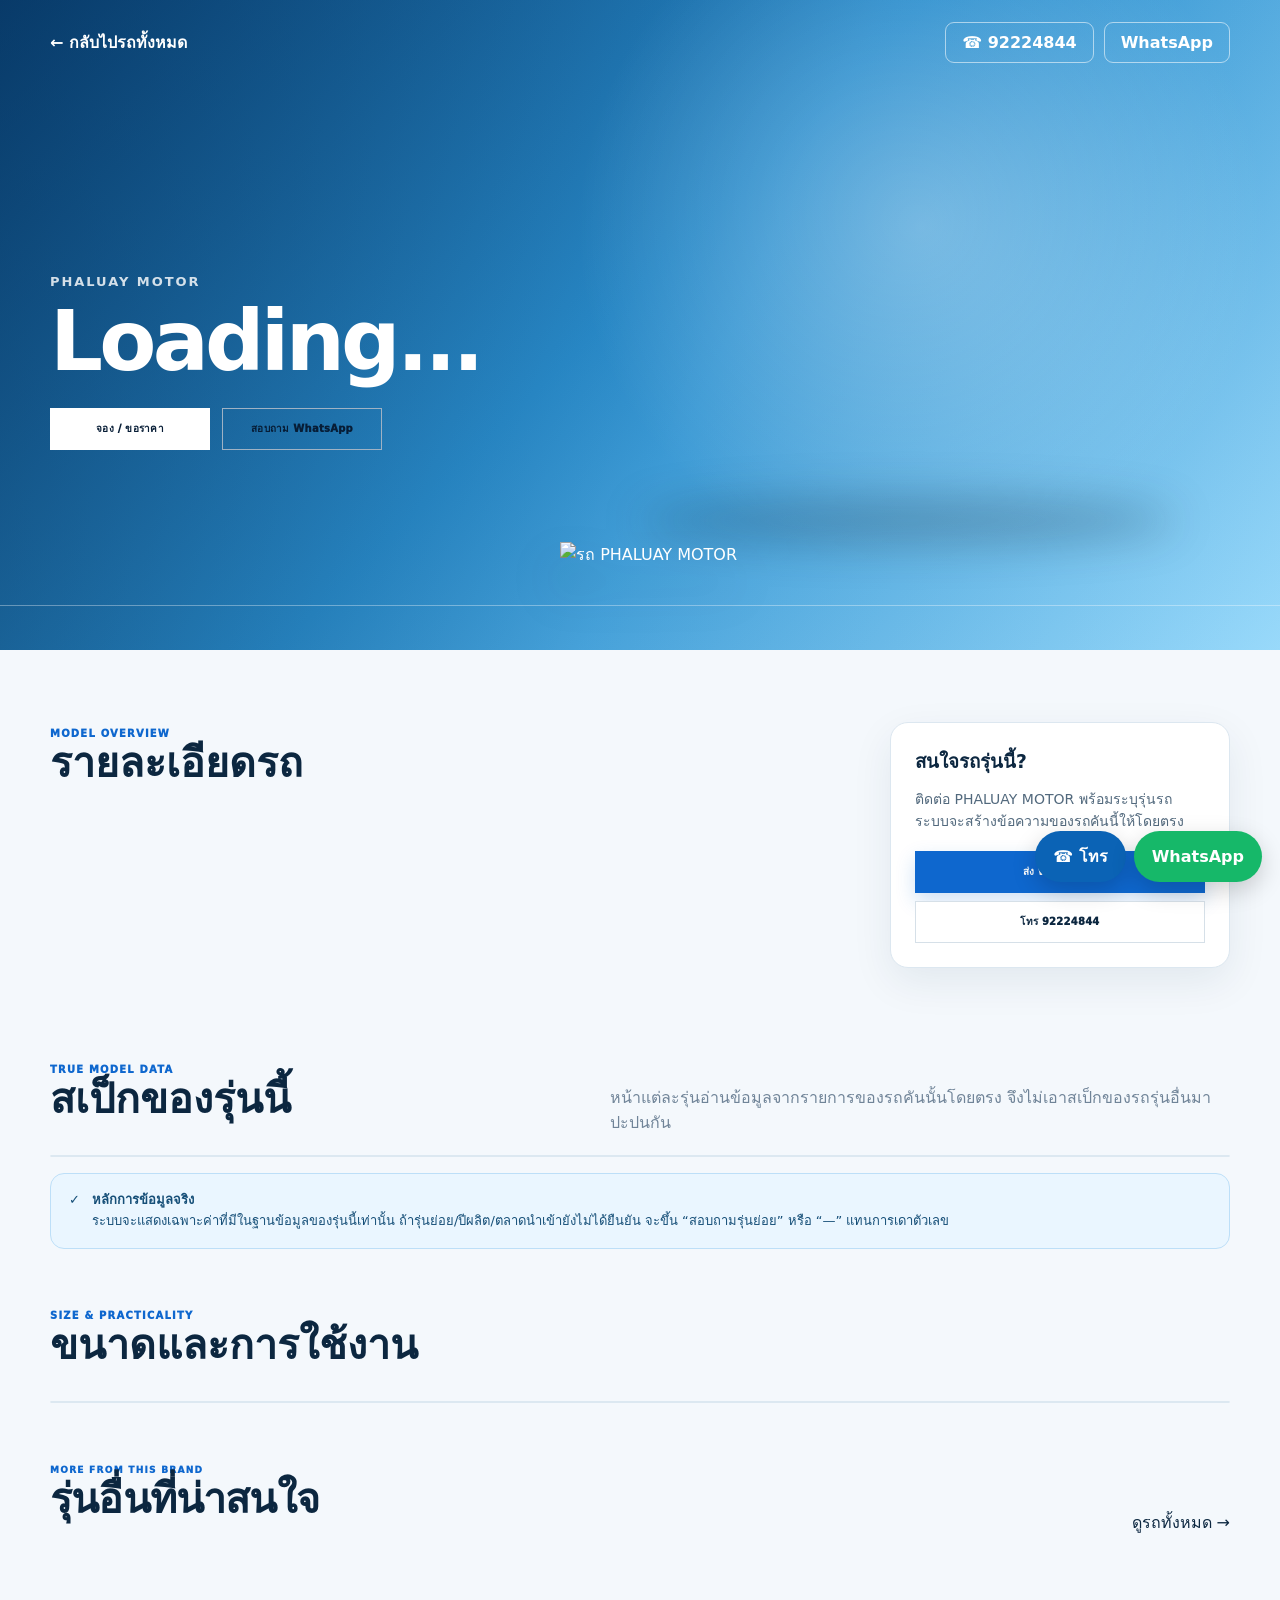
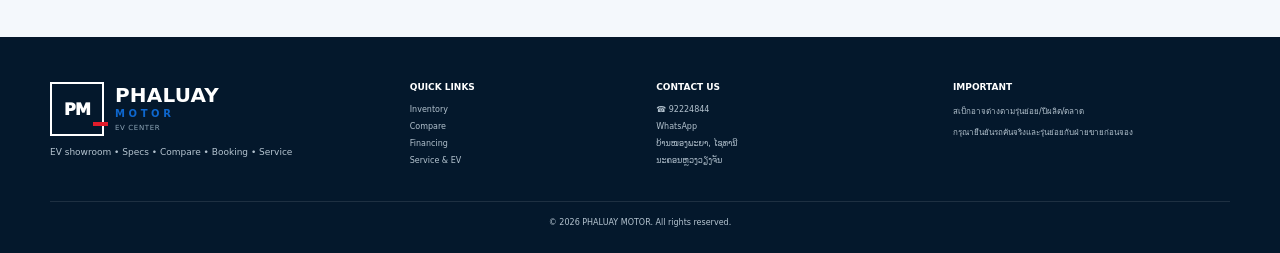
==== detail.html @ 3e603abc "Add files via upload" ====
<!doctype html>
<html lang="th">
<head>
  <meta charset="utf-8" />
  <meta name="viewport" content="width=device-width,initial-scale=1" />
  <meta name="theme-color" content="#176db5" />
  <meta name="description" content="PHALUAY MOTOR รายละเอียดและสเป็กรถไฟฟ้า" />
  <title>Vehicle Specs | PHALUAY MOTOR</title>
  <link rel="stylesheet" href="styles.css" />
</head>
<body class="detail-page">
  <main id="detailApp">
    <section class="model-hero" id="modelHero">
      <div class="wrap detail-nav">
        <a class="back-link" href="index.html#inventory">← กลับไปรถทั้งหมด</a>
        <div class="detail-contact-mini"><a href="tel:+8562092224844">☎ 92224844</a><a id="topWhatsApp" href="https://wa.me/8562092224844" target="_blank" rel="noopener">WhatsApp</a></div>
      </div>
      <div class="wrap model-hero-grid">
        <div>
          <div class="model-kicker" id="modelKicker">PHALUAY MOTOR</div>
          <h1 class="model-title" id="modelTitle">Loading...</h1>
          <p class="model-subtitle" id="modelSubtitle"></p>
          <div class="model-price" id="modelPrice"></div>
          <div class="model-actions">
            <a class="btn btn-white" id="bookModel" href="#contactModel">จอง / ขอราคา</a>
            <a class="btn btn-outline" id="waModel" target="_blank" rel="noopener">สอบถาม WhatsApp</a>
          </div>
        </div>
        <div class="hero-vehicle"><img id="modelImage" alt="รถ PHALUAY MOTOR" referrerpolicy="no-referrer" /></div>
      </div>
      <div class="hero-spec-strip" id="heroSpecStrip"></div>
    </section>

    <section class="detail-content">
      <div class="wrap">
        <div class="detail-intro">
          <div><span class="eyebrow">MODEL OVERVIEW</span><h2 id="overviewTitle">รายละเอียดรถ</h2><p id="overviewText"></p></div>
          <aside class="detail-side-card" id="contactModel"><h3>สนใจรถรุ่นนี้?</h3><p>ติดต่อ PHALUAY MOTOR พร้อมระบุรุ่นรถ ระบบจะสร้างข้อความของรถคันนี้ให้โดยตรง</p><a class="btn btn-primary btn-full" id="sideWhatsApp" target="_blank" rel="noopener">ส่ง WhatsApp</a><a class="btn btn-light btn-full" href="tel:+8562092224844" style="margin-top:8px">โทร 92224844</a></aside>
        </div>

        <div class="spec-overview-grid" id="specOverview"></div>

        <section class="spec-section">
          <div class="spec-section-head"><div><span class="eyebrow">TRUE MODEL DATA</span><h2>สเป็กของรุ่นนี้</h2></div><p>หน้าแต่ละรุ่นอ่านข้อมูลจากรายการของรถคันนั้นโดยตรง จึงไม่เอาสเป็กของรถรุ่นอื่นมาปะปนกัน</p></div>
          <table class="full-spec-table"><tbody id="performanceSpecs"></tbody></table>
          <div class="real-data-note"><span>✓</span><div><strong>หลักการข้อมูลจริง</strong><span>ระบบจะแสดงเฉพาะค่าที่มีในฐานข้อมูลของรุ่นนี้เท่านั้น ถ้ารุ่นย่อย/ปีผลิต/ตลาดนำเข้ายังไม่ได้ยืนยัน จะขึ้น “สอบถามรุ่นย่อย” หรือ “—” แทนการเดาตัวเลข</span></div></div>
        </section>

        <section class="spec-section" id="dimensionsSection">
          <div class="spec-section-head"><div><span class="eyebrow">SIZE & PRACTICALITY</span><h2>ขนาดและการใช้งาน</h2></div></div>
          <table class="full-spec-table"><tbody id="dimensionSpecs"></tbody></table>
        </section>

        <section class="related-section">
          <div class="section-heading split"><div><small>MORE FROM THIS BRAND</small><h2 id="relatedTitle">รุ่นอื่นที่น่าสนใจ</h2></div><a href="index.html#inventory">ดูรถทั้งหมด →</a></div>
          <div class="related-grid" id="relatedGrid"></div>
        </section>
      </div>
    </section>
  </main>

  <footer>
    <div class="wrap footer-grid">
      <div class="footer-brand"><a class="brand brand-footer" href="index.html"><span class="brand-emblem">PM</span><span class="brand-text"><strong>PHALUAY</strong><b>MOTOR</b><small>EV CENTER</small></span></a><p>EV showroom • Specs • Compare • Booking • Service</p></div>
      <div><h4>QUICK LINKS</h4><a href="index.html#inventory">Inventory</a><a href="index.html#compare">Compare</a><a href="index.html#finance">Financing</a><a href="index.html#services">Service & EV</a></div>
      <div><h4>CONTACT US</h4><a href="tel:+8562092224844">☎ 92224844</a><a href="https://wa.me/8562092224844" target="_blank" rel="noopener">WhatsApp</a><span>ບ້ານໜອງພະຍາ, ໄຊທານີ</span><span>ນະຄອນຫຼວງວຽງຈັນ</span></div>
      <div><h4>IMPORTANT</h4><span>สเป็กอาจต่างตามรุ่นย่อย/ปีผลิต/ตลาด</span><span>กรุณายืนยันรถคันจริงและรุ่นย่อยกับฝ่ายขายก่อนจอง</span></div>
    </div>
    <div class="wrap copyright">© 2026 PHALUAY MOTOR. All rights reserved.</div>
  </footer>

  <div class="detail-sticky-cta"><a class="call" href="tel:+8562092224844">☎ โทร</a><a class="wa" id="floatingModelWA" target="_blank" rel="noopener">WhatsApp</a></div>
  <script src="cars.js"></script>
  <script src="detail.js"></script>
</body>
</html>
---- styles.css ----
:root{--navy:#071d36;--navy2:#0b294b;--blue:#0e67ce;--blue2:#2b86e5;--red:#e21c2b;--ink:#102033;--muted:#6d7986;--line:#dce4eb;--soft:#f3f6f9;--white:#fff;--shadow:0 18px 45px rgba(4,28,52,.13)}*{box-sizing:border-box}html{scroll-behavior:smooth}body{margin:0;font-family:Inter,ui-sans-serif,system-ui,-apple-system,"Segoe UI",Arial,"Noto Sans Thai",sans-serif;color:var(--ink);background:#fff}a{color:inherit;text-decoration:none}button,input,select,textarea{font:inherit}.wrap{width:min(1180px,calc(100% - 34px));margin:auto}.topbar{background:var(--navy);color:#d8e4ee;font-size:11px}.topbar-inner{height:38px;display:flex;align-items:center;justify-content:space-between;gap:20px}.topbar-left,.topbar-right{display:flex;align-items:center;gap:22px}.topbar a{font-weight:800;color:#fff}.top-social{width:20px;height:20px;border:1px solid rgba(255,255,255,.22);border-radius:50%;display:grid;place-items:center;font-size:9px}.site-header{position:sticky;top:0;z-index:60;background:#fff;border-bottom:1px solid #e7edf2}.header-inner{height:82px;display:flex;align-items:center;gap:28px}.brand{display:flex;align-items:center;gap:11px;min-width:235px}.brand-emblem{width:54px;height:54px;border:2px solid var(--navy);display:grid;place-items:center;font-weight:1000;letter-spacing:-.05em;color:var(--navy);position:relative}.brand-emblem:after{content:"";position:absolute;width:15px;height:4px;background:var(--red);right:-6px;bottom:8px}.brand-text{display:grid;line-height:.9}.brand-text strong{font-size:20px;letter-spacing:.01em}.brand-text b{font-size:10px;letter-spacing:.36em;color:var(--blue);margin-top:5px}.brand-text small{font-size:7px;color:#7a8793;margin-top:7px;letter-spacing:.09em}.nav{display:flex;align-items:center;gap:22px;margin-left:auto}.nav a{font-size:10px;font-weight:900;color:#203247;letter-spacing:.02em;position:relative;white-space:nowrap}.nav a:after{content:"";position:absolute;left:0;right:100%;bottom:-9px;height:2px;background:var(--blue);transition:.2s}.nav a:hover:after{right:0}.menu-toggle{display:none;background:none;border:0;font-size:24px;color:var(--navy)}.btn{min-height:42px;padding:0 18px;border:1px solid transparent;display:inline-flex;align-items:center;justify-content:center;gap:8px;font-size:10px;font-weight:1000;letter-spacing:.025em;cursor:pointer;transition:.2s}.btn:hover{transform:translateY(-1px)}.btn-primary{background:var(--blue);color:#fff;box-shadow:0 8px 20px rgba(14,103,206,.2)}.btn-outline{border-color:#9fb2c4;color:var(--navy);background:transparent}.btn-ghost{border-color:#9eb3c8;background:rgba(255,255,255,.8);color:var(--navy)}.btn-light{background:#fff;border-color:#d6e0e8}.btn-white{background:#fff;color:var(--navy)}.btn-whatsapp{background:#16a461;color:#fff}.header-cta{margin-left:2px;white-space:nowrap}.hero{position:relative;min-height:610px;padding-bottom:92px;overflow:hidden;background:linear-gradient(90deg,#eff6fb 0%,#f7fbfe 45%,#dfeef9 100%)}.hero:before{content:"";position:absolute;inset:0;background:linear-gradient(90deg,rgba(255,255,255,.88) 0%,rgba(255,255,255,.55) 43%,rgba(255,255,255,.06) 76%);z-index:1}.hero-city{position:absolute;inset:auto 0 70px 40%;height:300px;opacity:.45;background:linear-gradient(to top,rgba(8,42,77,.18),transparent 65%),repeating-linear-gradient(90deg,transparent 0 26px,rgba(6,44,78,.08) 27px 30px,transparent 31px 54px);clip-path:polygon(0 56%,4% 56%,4% 34%,7% 34%,7% 47%,11% 47%,11% 28%,13% 28%,13% 58%,17% 58%,17% 43%,21% 43%,21% 23%,24% 23%,24% 61%,28% 61%,28% 35%,31% 35%,31% 17%,34% 17%,34% 54%,38% 54%,38% 42%,42% 42%,42% 28%,45% 28%,45% 61%,49% 61%,49% 48%,53% 48%,53% 32%,56% 32%,56% 60%,60% 60%,60% 41%,65% 41%,65% 26%,68% 26%,68% 57%,72% 57%,72% 36%,76% 36%,76% 19%,79% 19%,79% 57%,83% 57%,83% 45%,87% 45%,87% 30%,91% 30%,91% 55%,95% 55%,95% 39%,100% 39%,100% 100%,0 100%)}.hero-inner{position:relative;z-index:2;display:grid;grid-template-columns:.88fr 1.12fr;align-items:center;min-height:520px}.hero-copy{padding:52px 0 100px}.eyebrow{display:inline-block;color:var(--blue);font-size:10px;font-weight:1000;letter-spacing:.12em}.hero h1{margin:12px 0 16px;font-size:49px;line-height:.98;letter-spacing:-.03em}.hero h1 span{color:var(--blue)}.hero-copy p{max-width:560px;font-size:13px;line-height:1.75;color:#465769}.hero-actions{display:flex;gap:12px;margin-top:22px}.hero-points{display:flex;gap:16px;flex-wrap:wrap;margin-top:20px;font-size:9px;font-weight:800;color:#526375}.hero-car{height:450px;display:flex;align-items:center;justify-content:flex-end;position:relative;padding-bottom:40px}.hero-car img{width:118%;max-width:760px;max-height:420px;object-fit:contain;position:relative;z-index:2;filter:drop-shadow(0 26px 25px rgba(0,28,53,.25))}.hero-ring{position:absolute;width:520px;height:520px;border-radius:50%;right:-120px;top:-40px;border:80px solid rgba(14,103,206,.05)}.hero-fallback{display:none;place-content:center;text-align:center;width:95%;height:280px;background:linear-gradient(135deg,#dce8f1,#fff);position:relative;z-index:2}.hero-fallback strong{font-size:28px}.hero-fallback span{font-size:11px;color:var(--blue);letter-spacing:.18em}.finder-wrap{position:absolute;z-index:10;left:50%;bottom:0;transform:translate(-50%,50%)}.finder-card{background:var(--navy);color:#fff;padding:20px 22px 16px;box-shadow:var(--shadow)}.finder-head{display:flex;justify-content:space-between;align-items:flex-end;margin-bottom:12px}.finder-head strong{font-size:13px}.finder-head span{font-size:9px;color:#9fb3c5}.finder-grid{display:grid;grid-template-columns:repeat(4,1fr) 128px;gap:10px;align-items:end}.finder-grid label{display:grid;gap:5px}.finder-grid label span{font-size:8px;color:#aebfcd}.finder-grid select{width:100%;height:42px;padding:0 10px;background:#fff;color:#26374a;border:0;font-size:10px}.btn-search{background:var(--blue);color:#fff;height:42px}.advanced-link{background:none;border:0;color:#a8bfd2;font-size:8px;margin:9px 0 0 auto;display:block;cursor:pointer}.section{padding:76px 0}.inventory{padding-top:128px}.section-heading{margin-bottom:30px}.section-heading.centered{display:grid;grid-template-columns:1fr auto 1fr;align-items:center;gap:25px;text-align:center}.section-heading.split{display:flex;align-items:flex-end;justify-content:space-between;gap:30px}.section-heading small{font-size:9px;letter-spacing:.14em;color:var(--blue);font-weight:1000}.section-heading h2{font-size:31px;line-height:1.05;margin:7px 0 0;letter-spacing:-.02em}.section-heading p{font-size:10px;color:var(--muted);line-height:1.7;margin:7px 0 0}.section-heading.split>p{max-width:490px}.section-line{height:1px;background:#cfd9e1;display:block}.inventory-controls{display:flex;align-items:center;justify-content:space-between;gap:18px;margin-bottom:24px}.brand-tabs{display:flex;gap:18px;flex-wrap:wrap}.brand-tabs button{background:none;border:0;padding:7px 0;font-size:9px;font-weight:1000;color:#657383;border-bottom:2px solid transparent;cursor:pointer}.brand-tabs button.active{color:var(--blue);border-bottom-color:var(--blue)}.search-input{width:270px;border:1px solid #d9e2e9;height:39px;display:flex;align-items:center;padding:0 10px;background:#fff}.search-input span{color:#7d8995}.search-input input{border:0;outline:0;width:100%;padding-left:8px;font-size:10px}.vehicle-grid{display:grid;grid-template-columns:repeat(4,1fr);gap:18px}.vehicle-card{background:#fff;border:1px solid #dfe6ec;transition:.2s;position:relative;box-shadow:0 5px 16px rgba(6,33,59,.03)}.vehicle-card:hover{transform:translateY(-4px);box-shadow:0 14px 30px rgba(6,33,59,.12)}.vehicle-image{height:185px;background:#edf3f7;position:relative;display:flex;align-items:center;justify-content:center;overflow:hidden}.vehicle-image img{width:100%;height:100%;object-fit:cover}.vehicle-badge{position:absolute;z-index:2;left:11px;top:11px;background:var(--blue);color:#fff;padding:5px 7px;font-size:7px;font-weight:1000}.compare-check{position:absolute;z-index:3;right:9px;top:9px;background:rgba(255,255,255,.93);border:1px solid #ced9e2;padding:5px 7px;font-size:7px;font-weight:900;color:#526375;cursor:pointer}.compare-check.selected{background:var(--navy);color:#fff}.vehicle-content{padding:15px}.vehicle-brand{font-size:8px;color:var(--blue);font-weight:1000;letter-spacing:.08em}.vehicle-content h3{font-size:15px;margin:5px 0 9px}.vehicle-spec-mini{display:flex;gap:9px;flex-wrap:wrap;color:#6d7986;font-size:8px;border-top:1px solid #edf1f4;border-bottom:1px solid #edf1f4;padding:9px 0}.vehicle-price{font-size:18px;font-weight:1000;margin:11px 0;color:#172638}.vehicle-actions{display:flex;align-items:center;justify-content:space-between;gap:8px}.details-btn,.book-small{background:none;border:0;padding:0;color:var(--blue);font-size:8px;font-weight:1000;cursor:pointer}.book-small{color:var(--red)}.load-more-row{text-align:center;margin-top:25px}.trust-strip{background:var(--navy);color:#fff;padding:26px 0}.trust-grid{display:grid;grid-template-columns:repeat(4,1fr)}.trust-grid article{display:flex;align-items:center;gap:12px;padding:0 24px;border-right:1px solid rgba(255,255,255,.13)}.trust-grid article:last-child{border-right:0}.trust-icon{width:42px;height:42px;border:2px solid var(--blue2);display:grid;place-items:center;color:#69aeed;font-weight:1000;font-size:17px}.trust-grid b,.trust-grid span{display:block}.trust-grid b{font-size:9px;letter-spacing:.035em}.trust-grid span{font-size:8px;color:#b5c6d4;line-height:1.5;margin-top:5px}.compare-section{background:var(--soft)}.compare-selectors{display:grid;grid-template-columns:repeat(3,1fr) auto;gap:10px}.compare-selectors select{height:44px;border:1px solid #d5dfe7;background:#fff;padding:0 10px;font-size:10px}.compare-table-wrap{margin-top:15px;overflow:auto;background:#fff;border:1px solid #dfe5ea}.compare-table-wrap table{width:100%;border-collapse:collapse;min-width:760px}.compare-table-wrap th,.compare-table-wrap td{padding:13px 14px;border-right:1px solid #e5eaee;border-bottom:1px solid #e5eaee;text-align:left;font-size:10px}.compare-table-wrap th{background:var(--navy);color:#fff}.compare-table-wrap td:first-child{font-weight:900;background:#f7f9fb;width:165px}.specials{background:#fff}.special-grid{display:grid;grid-template-columns:repeat(3,1fr);gap:18px}.special-grid article{min-height:215px;padding:28px;border:1px solid #dfe6ec;position:relative;overflow:hidden;background:linear-gradient(145deg,#fff,#f7fafc)}.special-grid article:after{content:"";position:absolute;width:120px;height:120px;border:22px solid rgba(14,103,206,.05);border-radius:50%;right:-45px;bottom:-45px}.special-kicker{font-size:8px;color:var(--blue);font-weight:1000;letter-spacing:.14em}.special-grid h3{font-size:20px;margin:10px 0}.special-grid p{font-size:10px;color:var(--muted);line-height:1.7;max-width:310px}.special-grid a{font-size:9px;font-weight:1000;color:var(--blue)}.finance-section{background:#f7f9fb}.promo-grid{display:grid;grid-template-columns:1fr 1fr;gap:20px}.promo-card{min-height:285px;display:grid;grid-template-columns:1.1fr .9fr;overflow:hidden;border:1px solid #e0e6eb;background:#fff}.promo-copy{padding:36px}.promo-copy>span{font-size:8px;color:var(--blue);font-weight:1000;letter-spacing:.1em}.promo-copy h2{font-size:28px;line-height:1.05;margin:10px 0 12px}.promo-copy p{color:#66717e;font-size:10px;line-height:1.7}.promo-art{display:grid;place-content:center;text-align:center;font-weight:1000;position:relative;overflow:hidden}.promo-art span,.promo-art strong,.promo-art small{display:block;position:relative;z-index:2}.promo-art span{font-size:10px;letter-spacing:.22em}.promo-art strong{font-size:36px}.promo-art small{font-size:8px;letter-spacing:.12em;margin-top:6px}.finance-art{background:linear-gradient(135deg,#0c5fb7,#6db1eb);color:#fff}.promo-orbit{position:absolute;width:200px;height:200px;border:28px solid rgba(255,255,255,.13);border-radius:50%;right:-60px;bottom:-60px}.trade-art{background:linear-gradient(135deg,#dce7ef,#fff);color:var(--navy)}.promo-car-shape{width:110px;height:50px;border-radius:50px 50px 15px 15px;background:var(--navy);color:#fff;display:grid;place-items:center;margin:auto auto 12px;font-size:20px;letter-spacing:.15em;box-shadow:0 8px 22px rgba(7,29,54,.14)}.service-grid{display:grid;grid-template-columns:repeat(4,1fr);gap:18px}.service-grid article{border:1px solid #dfe6ec;padding:26px;text-align:center;background:#fff}.service-icon{width:52px;height:52px;border-radius:50%;display:grid;place-items:center;background:#eef5fb;margin:auto;font-size:23px}.service-grid h3{font-size:14px;margin:12px 0 7px}.service-grid p{font-size:9px;line-height:1.65;color:var(--muted);margin:0}.brand-showcase{padding:28px 0 32px;border-top:1px solid #e5eaef;border-bottom:1px solid #e5eaef;text-align:center}.brand-showcase p{font-size:8px;font-weight:1000;letter-spacing:.15em;color:#596674}.brand-logo-row{display:flex;justify-content:center;gap:36px;align-items:center;flex-wrap:wrap;margin-top:20px}.brand-logo{font-size:14px;font-weight:1000;color:#223244;filter:grayscale(1);opacity:.72}.about{background:linear-gradient(120deg,var(--navy),#0b345c);color:#fff}.about-grid{display:grid;grid-template-columns:1fr 1fr;gap:60px;align-items:center}.about h2{font-size:39px;line-height:1.04;margin:12px 0}.about p{color:#bccbd7;line-height:1.75;font-size:11px;margin-bottom:22px}.about-stats{display:grid;grid-template-columns:1fr 1fr}.about-stats article{padding:30px;border:1px solid rgba(255,255,255,.15);margin:-1px 0 0 -1px}.about-stats b,.about-stats span{display:block}.about-stats b{font-size:25px}.about-stats span{font-size:8px;color:#adc0cf;margin-top:5px}.contact-section{background:#eef3f7}.contact-card{background:linear-gradient(120deg,var(--navy),#0d3e68);color:#fff;display:grid;grid-template-columns:.85fr 1.15fr;gap:45px;padding:45px;box-shadow:var(--shadow)}.light-text{color:#7dbaf0}.contact-info h2{font-size:36px;line-height:1.04;margin:10px 0}.contact-info p{color:#bacad7;font-size:10px;line-height:1.7}.contact-phone{display:block;font-size:28px;font-weight:1000;margin:23px 0}.contact-buttons{display:flex;gap:10px}.lead-form{background:#fff;color:var(--ink);padding:24px}.field-row{display:grid;grid-template-columns:1fr 1fr;gap:12px}.lead-form label{display:grid;gap:6px;margin-bottom:12px;font-size:8px;font-weight:1000;color:#495463}.lead-form input,.lead-form select,.lead-form textarea{width:100%;border:1px solid #dce3e9;padding:11px;outline:0;font-size:10px}.lead-form input:focus,.lead-form select:focus,.lead-form textarea:focus{border-color:#83b6e6;box-shadow:0 0 0 3px rgba(11,95,184,.08)}.btn-full{width:100%}.lead-result{margin-top:12px;background:#f3f6f8;padding:12px;font-size:9px;line-height:1.6}.lead-result pre{white-space:pre-wrap;font-family:inherit}.lead-result .result-actions{display:flex;gap:8px;flex-wrap:wrap}footer{background:#04182c;color:#b5c4d0}.footer-grid{display:grid;grid-template-columns:1.25fr .8fr 1fr 1.1fr;gap:45px;padding:45px 0 28px}.brand-footer .brand-emblem{border-color:#fff;color:#fff}.brand-footer .brand-text strong{color:#fff}.brand-footer .brand-text small{color:#8fa6b8}.footer-brand p{font-size:9px;line-height:1.7}.footer-social{display:flex;gap:8px;margin-top:15px}.footer-social span{width:28px;height:28px;border:1px solid rgba(255,255,255,.18);display:grid;place-items:center;font-size:8px}.footer-grid h4{font-size:9px;color:#fff;margin:0 0 13px}.footer-grid>div:not(.footer-brand) a,.footer-grid>div:not(.footer-brand) span{display:block;font-size:8px;margin:8px 0;color:#b3c2ce}.copyright{border-top:1px solid rgba(255,255,255,.1);padding:16px 0 26px;font-size:8px;text-align:center}.compare-dock{position:fixed;left:50%;bottom:14px;transform:translateX(-50%) translateY(130%);width:min(800px,calc(100% - 28px));background:#fff;border:1px solid #dfe5ea;box-shadow:0 15px 45px rgba(3,25,43,.22);z-index:70;padding:10px 12px;display:grid;grid-template-columns:auto 1fr auto;align-items:center;gap:15px;transition:.25s}.compare-dock.show{transform:translateX(-50%) translateY(0)}.compare-dock>div:first-child strong,.compare-dock>div:first-child span{display:block}.compare-dock>div:first-child strong{color:var(--blue);font-size:15px}.compare-dock>div:first-child span{font-size:8px;color:#6e7984}.compare-dock #dockCars{display:flex;gap:7px;overflow:auto}.dock-chip{background:#f1f5f8;padding:7px 9px;font-size:8px;font-weight:800;white-space:nowrap}.floating-whatsapp{position:fixed;right:18px;bottom:18px;width:54px;height:54px;border-radius:50%;display:grid;place-items:center;background:#16a461;color:#fff;font-size:10px;font-weight:1000;box-shadow:0 12px 30px rgba(22,164,97,.3);z-index:65}dialog{width:min(850px,calc(100% - 26px));border:0;padding:0;box-shadow:0 35px 90px rgba(0,0,0,.38)}dialog::backdrop{background:rgba(0,15,28,.65);backdrop-filter:blur(4px)}.dialog-close{position:absolute;right:12px;top:12px;width:36px;height:36px;border-radius:50%;border:0;background:#fff;font-size:22px;z-index:3}.detail-hero{display:grid;grid-template-columns:1.05fr .95fr;background:#edf3f7}.detail-hero img{width:100%;height:310px;object-fit:cover}.detail-hero-copy{padding:42px 28px;align-self:center}.detail-hero-copy small{font-size:8px;color:var(--blue);font-weight:1000;letter-spacing:.12em}.detail-hero-copy h2{font-size:34px;margin:7px 0}.detail-hero-copy p{font-size:10px;color:#66717e;line-height:1.6}.detail-price{font-size:21px;font-weight:1000;margin-top:13px}.detail-grid{display:grid;grid-template-columns:repeat(4,1fr);background:#e5eaee;gap:1px}.detail-grid div{background:#fff;padding:14px}.detail-grid span,.detail-grid b{display:block}.detail-grid span{font-size:7px;color:#7a8590}.detail-grid b{font-size:10px;margin-top:4px}.detail-note{padding:17px 22px;color:#6b7580;font-size:9px;line-height:1.65}.detail-actions{padding:0 22px 22px;display:flex;gap:10px}.toast{position:fixed;left:50%;top:96px;transform:translateX(-50%) translateY(-20px);background:#101923;color:#fff;padding:10px 14px;font-size:9px;opacity:0;pointer-events:none;transition:.2s;z-index:100}.toast.show{opacity:1;transform:translateX(-50%) translateY(0)}.empty-state{grid-column:1/-1;text-align:center;padding:50px;color:#7a8590}
@media(max-width:1050px){.nav{gap:14px}.nav a{font-size:9px}.header-cta{display:none}.hero-inner{grid-template-columns:1fr 1fr}.finder-grid{grid-template-columns:repeat(3,1fr)}.finder-grid .btn-search{grid-column:auto}.vehicle-grid{grid-template-columns:repeat(3,1fr)}}
@media(max-width:860px){.nav{display:none;position:absolute;top:82px;left:0;right:0;background:#fff;padding:18px 22px;box-shadow:0 15px 25px rgba(0,0,0,.08);flex-direction:column;align-items:flex-start}.nav.open{display:flex}.menu-toggle{display:block;margin-left:auto}.hero{padding-bottom:0}.hero-inner{grid-template-columns:1fr}.hero-copy{padding:48px 0 15px}.hero-car{height:320px;justify-content:center}.finder-wrap{position:relative;left:auto;bottom:auto;transform:none}.finder-card{margin-bottom:0}.finder-grid{grid-template-columns:1fr 1fr 1fr}.inventory{padding-top:70px}.vehicle-grid{grid-template-columns:repeat(2,1fr)}.trust-grid{grid-template-columns:1fr 1fr;gap:22px}.trust-grid article:nth-child(2){border-right:0}.compare-selectors{grid-template-columns:1fr 1fr}.special-grid{grid-template-columns:1fr}.promo-grid{grid-template-columns:1fr}.service-grid{grid-template-columns:1fr 1fr}.about-grid,.contact-card{grid-template-columns:1fr}.footer-grid{grid-template-columns:1fr 1fr}}
@media(max-width:640px){.wrap{width:min(100% - 26px,1180px)}.topbar-inner{min-height:34px}.topbar-left span:first-child,.topbar-right{display:none}.header-inner{height:68px}.brand{min-width:auto}.brand-emblem{width:41px;height:41px;font-size:12px}.brand-text strong{font-size:15px}.brand-text small{display:none}.nav{top:68px}.hero h1{font-size:39px}.hero-copy p{font-size:11px}.hero-actions{display:grid}.hero-points{gap:9px}.hero-car{height:245px}.hero-car img{width:126%;max-height:230px}.finder-card{margin:0 -13px;padding:18px 13px}.finder-grid{grid-template-columns:1fr 1fr}.finder-grid .btn-search{grid-column:1/-1}.section{padding:56px 0}.inventory{padding-top:56px}.section-heading.centered{grid-template-columns:1fr}.section-line{display:none}.section-heading h2{font-size:25px}.inventory-controls{align-items:stretch;flex-direction:column}.brand-tabs{gap:13px}.search-input{width:100%}.vehicle-grid{grid-template-columns:1fr}.vehicle-image{height:220px}.trust-grid{grid-template-columns:1fr}.trust-grid article{border-right:0;border-bottom:1px solid rgba(255,255,255,.12);padding:0 0 16px}.compare-selectors{grid-template-columns:1fr}.section-heading.split{align-items:flex-start;flex-direction:column}.promo-card{grid-template-columns:1fr}.promo-art{min-height:155px}.service-grid{grid-template-columns:1fr}.brand-logo-row{gap:22px}.about h2{font-size:31px}.about-stats{grid-template-columns:1fr 1fr}.contact-card{padding:25px 18px;margin-left:-13px;margin-right:-13px}.field-row{grid-template-columns:1fr}.footer-grid{grid-template-columns:1fr}.compare-dock{grid-template-columns:auto 1fr}.compare-dock>a{grid-column:1/-1}.detail-hero{grid-template-columns:1fr}.detail-hero img{height:230px}.detail-hero-copy{padding:25px 20px}.detail-grid{grid-template-columns:1fr 1fr}}

/* ================= Model detail page ================= */
.detail-page{background:#f4f8fc;color:#0c2740}
.detail-page .site-header{position:sticky;top:0;z-index:30}
.model-hero{position:relative;overflow:hidden;min-height:650px;background:linear-gradient(135deg,#0b4f8b 0%,#2c91d1 48%,#90d6fa 100%);color:#fff}
.model-hero:before{content:"";position:absolute;inset:0;background:radial-gradient(circle at 72% 35%,rgba(255,255,255,.28),transparent 34%),linear-gradient(115deg,rgba(4,30,58,.42),rgba(0,76,140,.05) 56%,rgba(255,255,255,.08));pointer-events:none}
.model-hero .wrap{position:relative;z-index:1}
.detail-nav{display:flex;align-items:center;justify-content:space-between;padding:22px 0;color:#fff}
.detail-nav a{color:#fff;text-decoration:none}
.back-link{display:inline-flex;align-items:center;gap:8px;font-weight:800}
.detail-contact-mini{display:flex;gap:10px;align-items:center}
.detail-contact-mini a{border:1px solid rgba(255,255,255,.55);padding:10px 16px;border-radius:9px;font-weight:800}
.model-hero-grid{display:grid;grid-template-columns:minmax(0,.86fr) minmax(0,1.2fr);gap:30px;align-items:center;padding:72px 0 38px}
.model-kicker{text-transform:uppercase;font-size:13px;letter-spacing:.15em;font-weight:900;opacity:.82}
.model-title{font-size:clamp(46px,6.5vw,92px);line-height:.94;margin:14px 0 18px;font-weight:800;letter-spacing:-.045em}
.model-subtitle{font-size:clamp(18px,2.1vw,29px);line-height:1.35;max-width:620px;margin:0 0 25px;color:#eff9ff}
.model-price{font-size:clamp(26px,3.5vw,44px);font-weight:900;margin:20px 0 26px}
.model-actions{display:flex;gap:12px;flex-wrap:wrap}
.model-actions .btn{min-width:160px;justify-content:center}
.hero-vehicle{min-height:410px;display:flex;align-items:flex-end;justify-content:center;position:relative}
.hero-vehicle:after{content:"";position:absolute;left:12%;right:8%;bottom:24px;height:45px;background:rgba(4,29,51,.25);filter:blur(22px);border-radius:50%}
.hero-vehicle img{position:relative;z-index:1;width:100%;max-height:470px;object-fit:contain;filter:drop-shadow(0 28px 24px rgba(0,31,60,.28))}
.hero-spec-strip{display:grid;grid-template-columns:repeat(4,1fr);gap:1px;border-top:1px solid rgba(255,255,255,.27);background:rgba(255,255,255,.10);backdrop-filter:blur(12px)}
.hero-spec-strip div{padding:22px 20px;text-align:center;border-right:1px solid rgba(255,255,255,.16)}
.hero-spec-strip span{display:block;font-size:12px;opacity:.78;text-transform:uppercase;letter-spacing:.08em;margin-bottom:5px}
.hero-spec-strip strong{font-size:20px}
.detail-content{padding:72px 0}
.detail-intro{display:grid;grid-template-columns:minmax(0,1fr) 340px;gap:34px;align-items:start;margin-bottom:35px}
.detail-intro h2,.spec-section h2,.related-section h2{font-size:clamp(28px,3.2vw,44px);margin:0 0 14px;line-height:1.08}
.detail-intro p{font-size:17px;line-height:1.75;color:#52697d;margin:0}
.detail-side-card{background:#fff;border:1px solid #dce7f0;border-radius:18px;padding:24px;box-shadow:0 14px 40px rgba(14,50,80,.08)}
.detail-side-card h3{margin:0 0 12px}.detail-side-card p{font-size:14px;line-height:1.6;margin:0 0 18px}
.spec-overview-grid{display:grid;grid-template-columns:repeat(4,1fr);gap:14px;margin:28px 0 48px}
.spec-overview-card{background:#fff;border:1px solid #dfeaf2;border-radius:16px;padding:22px;min-height:126px}
.spec-overview-card .spec-icon{font-size:24px;margin-bottom:13px}.spec-overview-card span{display:block;color:#6b8294;font-size:12px;text-transform:uppercase;letter-spacing:.07em}.spec-overview-card strong{display:block;margin-top:5px;font-size:22px;line-height:1.2}
.spec-section{margin:55px 0}
.spec-section-head{display:flex;align-items:end;justify-content:space-between;gap:20px;margin-bottom:20px}.spec-section-head p{max-width:620px;color:#708498;margin:0}
.full-spec-table{width:100%;border-collapse:separate;border-spacing:0;background:#fff;border:1px solid #dce8f1;border-radius:18px;overflow:hidden;box-shadow:0 12px 34px rgba(20,55,82,.06)}
.full-spec-table tr:not(:last-child) td{border-bottom:1px solid #e7eef4}.full-spec-table td{padding:17px 20px}.full-spec-table td:first-child{width:42%;color:#6a8193;background:#f8fbfd;font-weight:700}.full-spec-table td:last-child{font-weight:850;color:#102b43}
.real-data-note{display:flex;gap:12px;align-items:flex-start;background:#eaf6ff;border:1px solid #bddff8;color:#164f78;padding:16px 18px;border-radius:14px;font-size:13px;line-height:1.6;margin-top:16px}
.real-data-note strong{display:block}
.related-grid{display:grid;grid-template-columns:repeat(3,1fr);gap:18px}.related-card{background:#fff;border:1px solid #dce7ef;border-radius:16px;overflow:hidden;text-decoration:none;color:inherit;transition:.2s}.related-card:hover{transform:translateY(-3px);box-shadow:0 12px 26px rgba(22,56,80,.10)}.related-card img{width:100%;height:190px;object-fit:contain;background:#f1f6fa}.related-copy{padding:17px}.related-copy small{color:#6b8193}.related-copy h3{margin:5px 0 8px}.related-copy strong{color:#0d63b7}
.detail-sticky-cta{position:fixed;right:18px;bottom:18px;z-index:40;display:flex;gap:8px}.detail-sticky-cta a{display:flex;align-items:center;justify-content:center;padding:13px 18px;border-radius:999px;text-decoration:none;font-weight:900;box-shadow:0 8px 24px rgba(0,0,0,.18)}.detail-sticky-cta .wa{background:#16b869;color:#fff}.detail-sticky-cta .call{background:#0b63b5;color:#fff}
@media(max-width:900px){.model-hero{min-height:auto}.model-hero-grid{grid-template-columns:1fr;padding-top:35px}.hero-vehicle{min-height:300px}.model-title{font-size:54px}.hero-spec-strip{grid-template-columns:repeat(2,1fr)}.detail-intro{grid-template-columns:1fr}.spec-overview-grid{grid-template-columns:repeat(2,1fr)}.related-grid{grid-template-columns:1fr 1fr}.detail-contact-mini{display:none}}
@media(max-width:600px){.model-hero-grid{padding:28px 0 25px}.hero-vehicle{min-height:230px}.hero-vehicle img{max-height:270px}.model-title{font-size:43px}.model-subtitle{font-size:17px}.hero-spec-strip div{padding:17px 8px}.hero-spec-strip strong{font-size:16px}.detail-content{padding:48px 0}.spec-overview-grid{grid-template-columns:1fr 1fr;gap:9px}.spec-overview-card{padding:16px;min-height:112px}.spec-overview-card strong{font-size:18px}.full-spec-table td{display:block;width:100%!important;padding:10px 16px}.full-spec-table td:first-child{padding-bottom:3px;border-bottom:0!important}.full-spec-table td:last-child{padding-top:2px}.related-grid{grid-template-columns:1fr}.detail-sticky-cta{left:12px;right:12px}.detail-sticky-cta a{flex:1}}
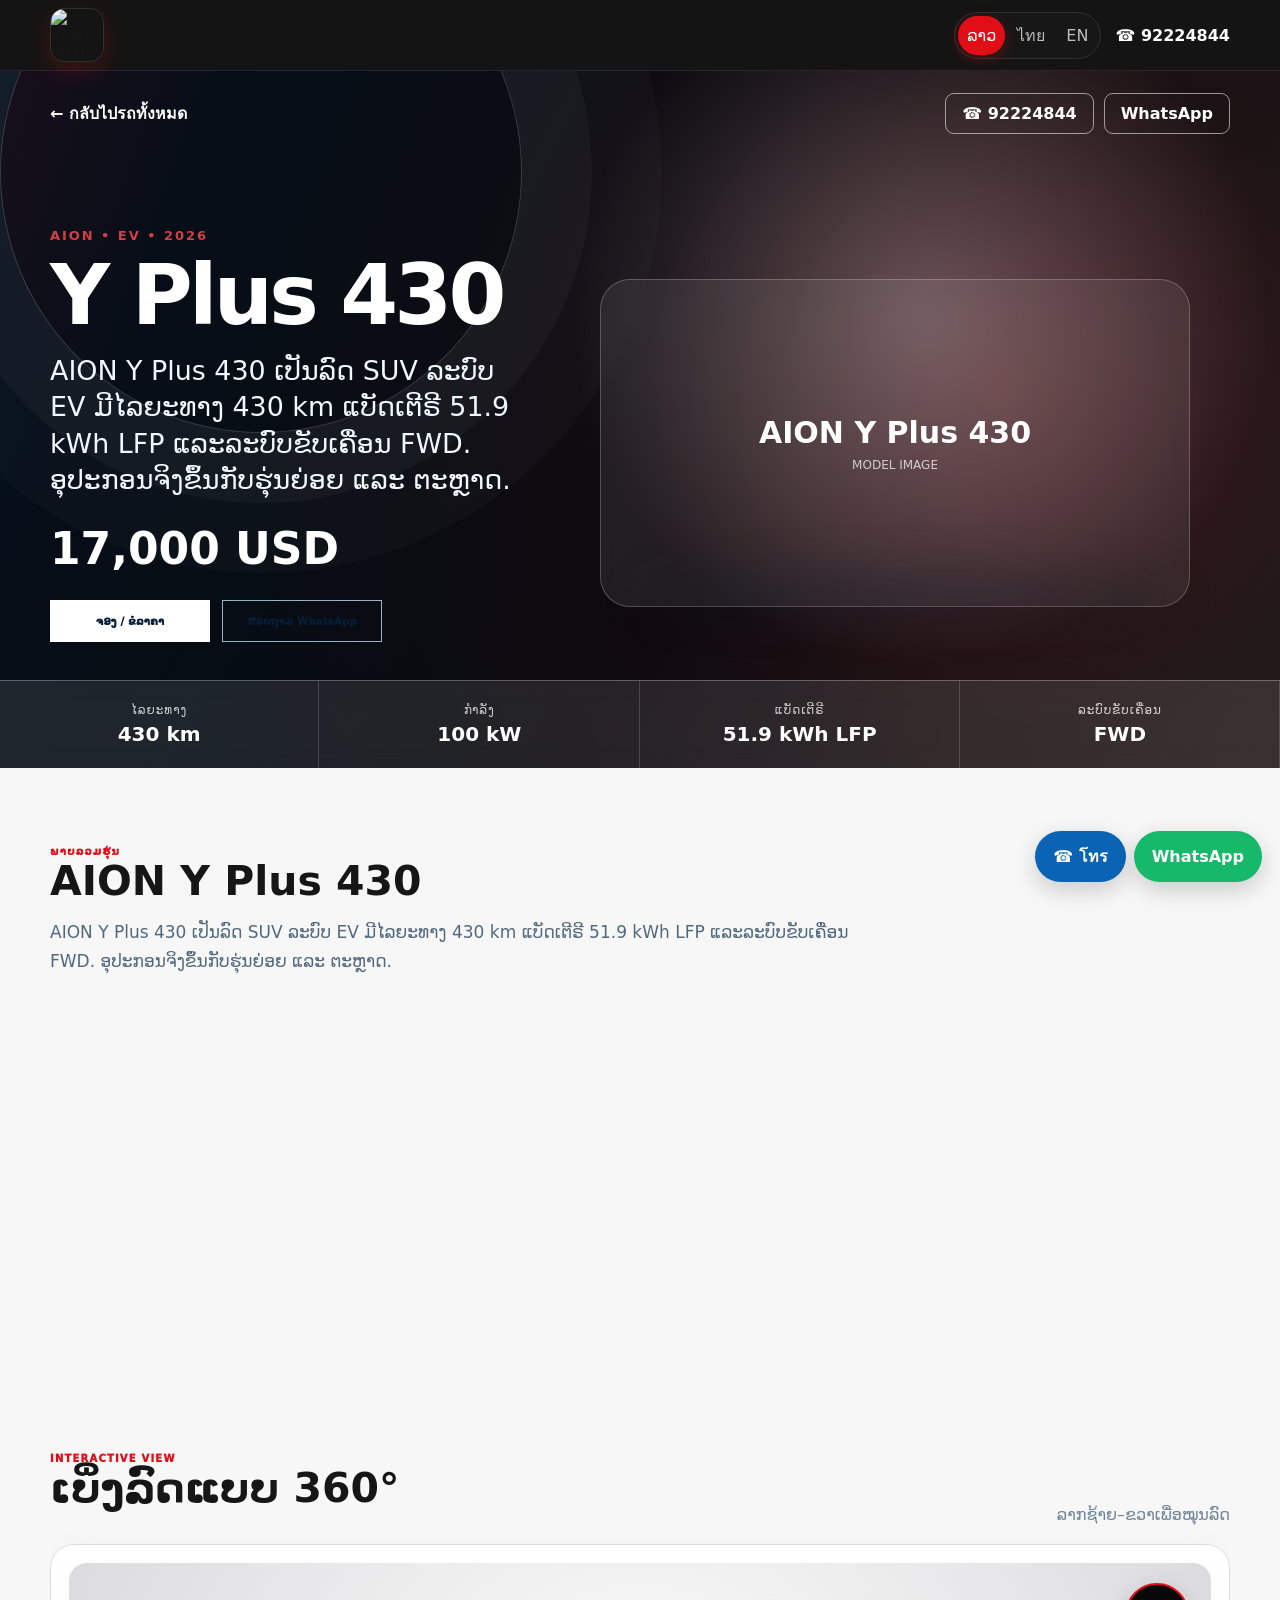
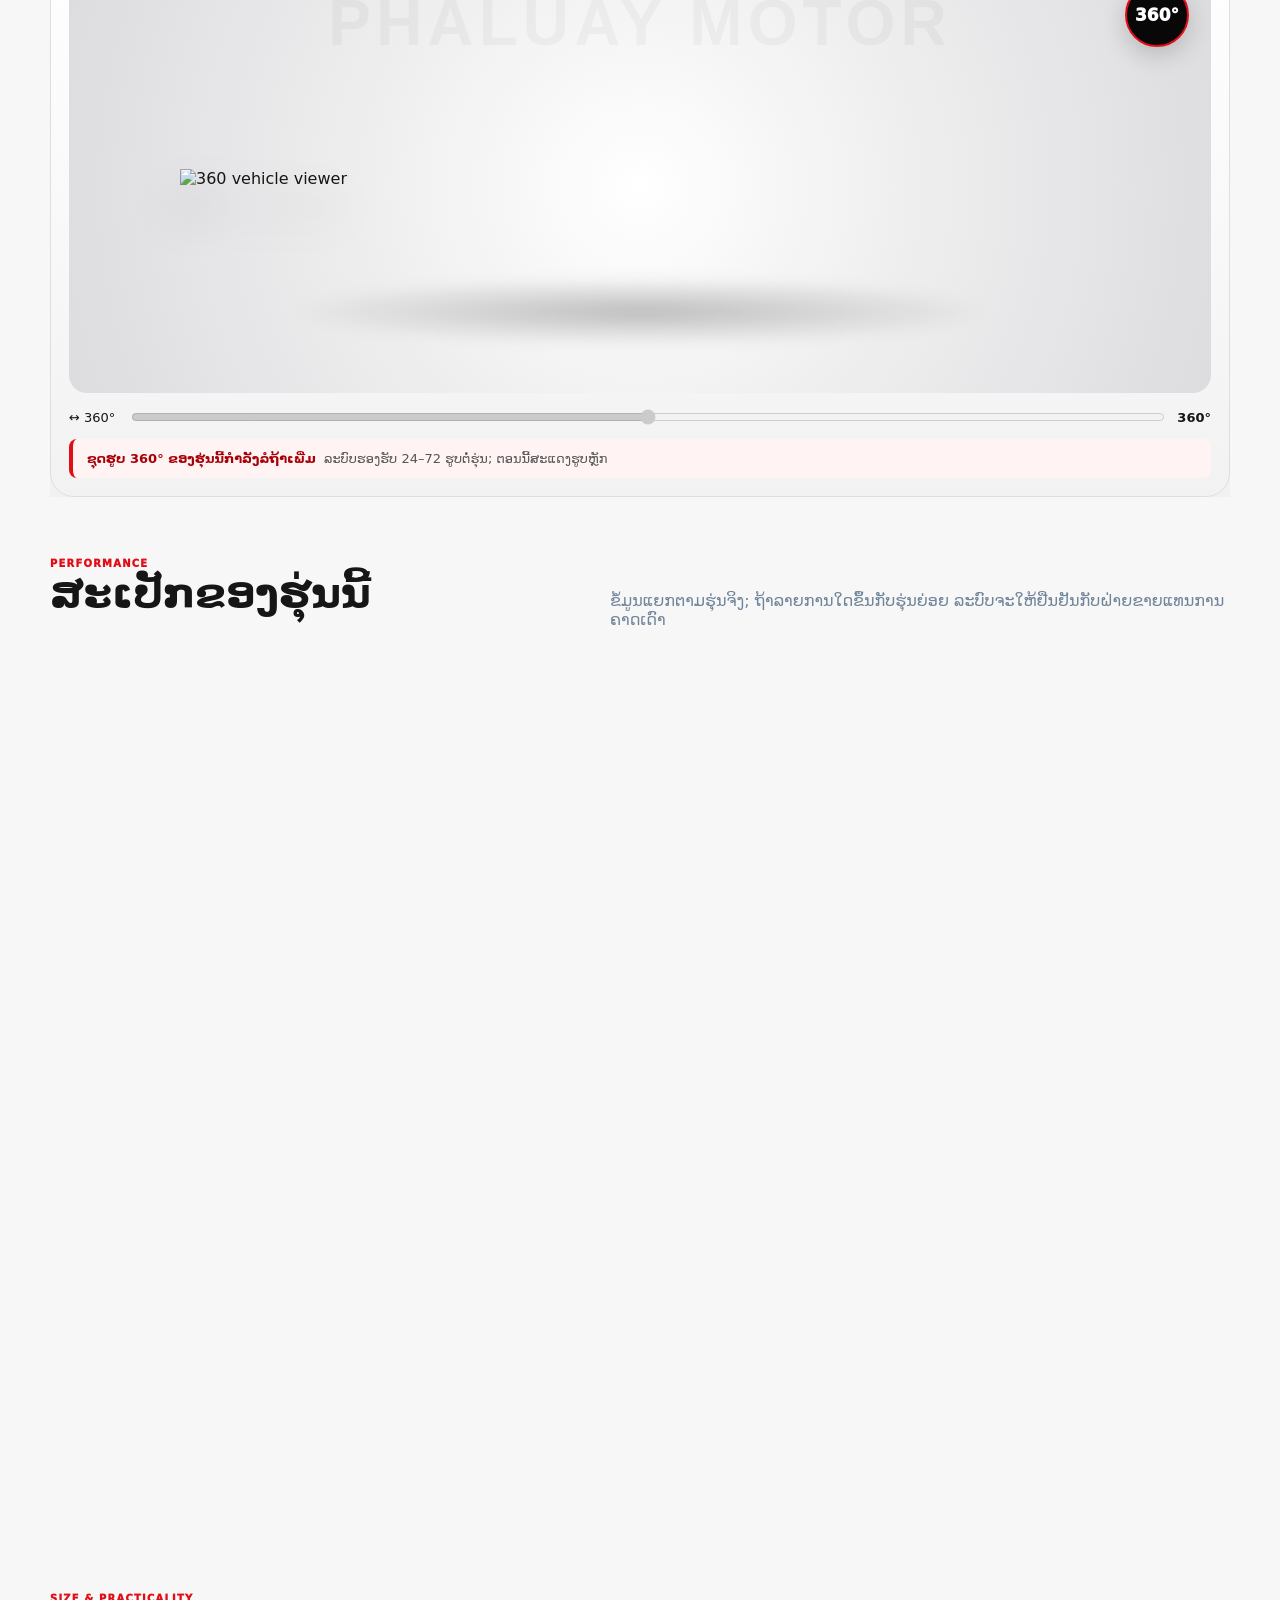
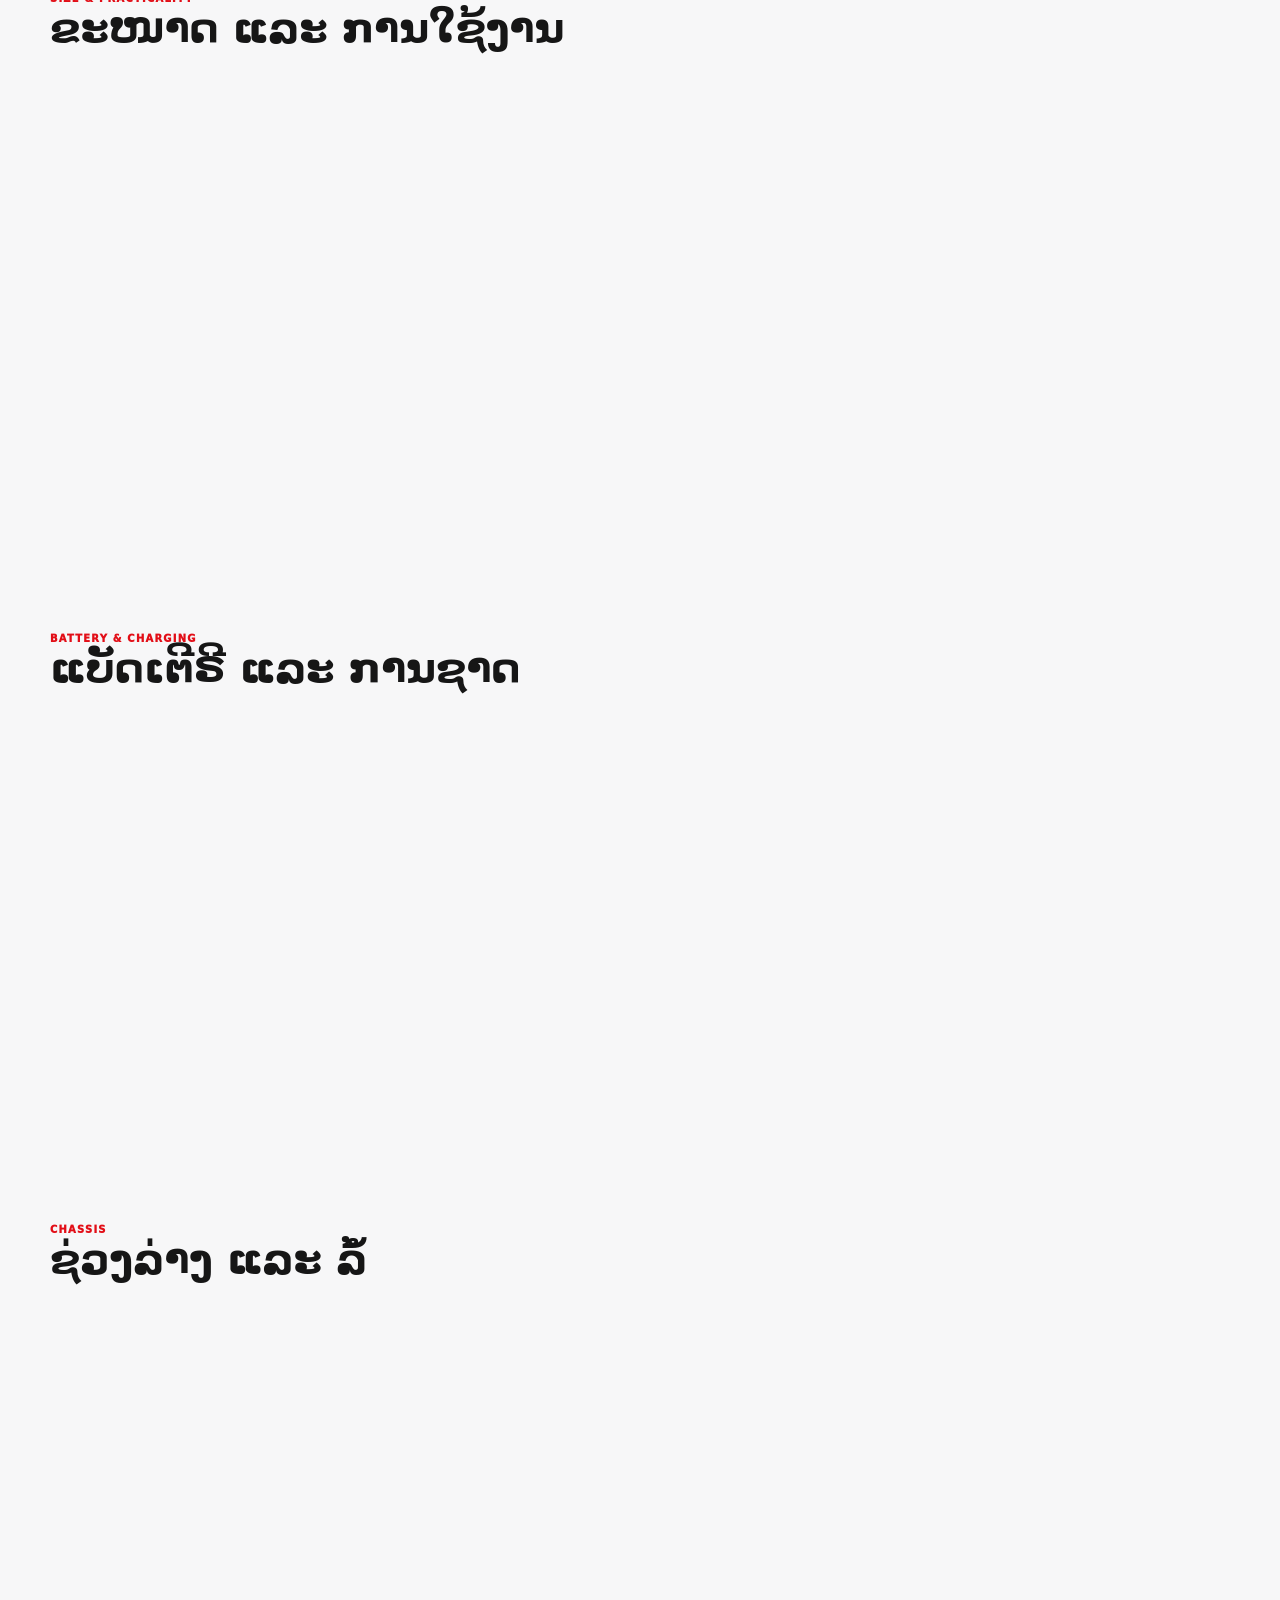
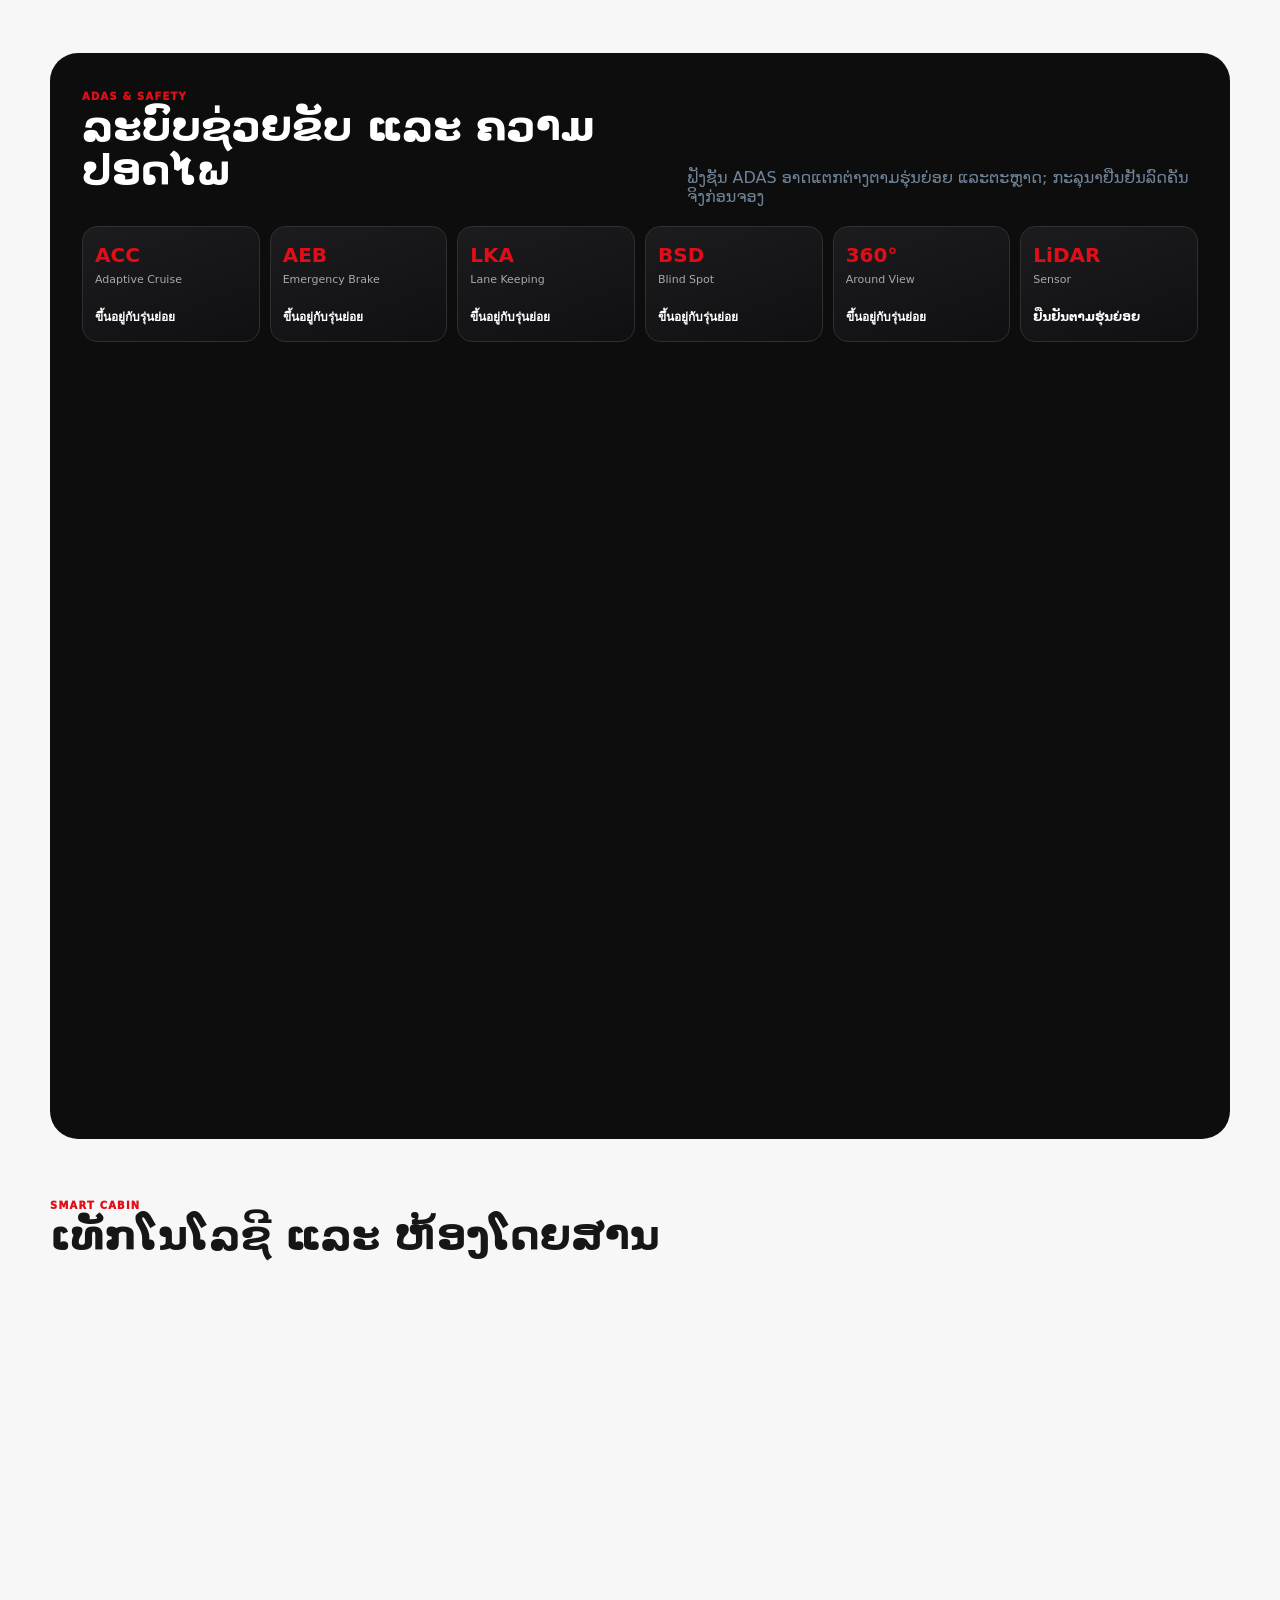
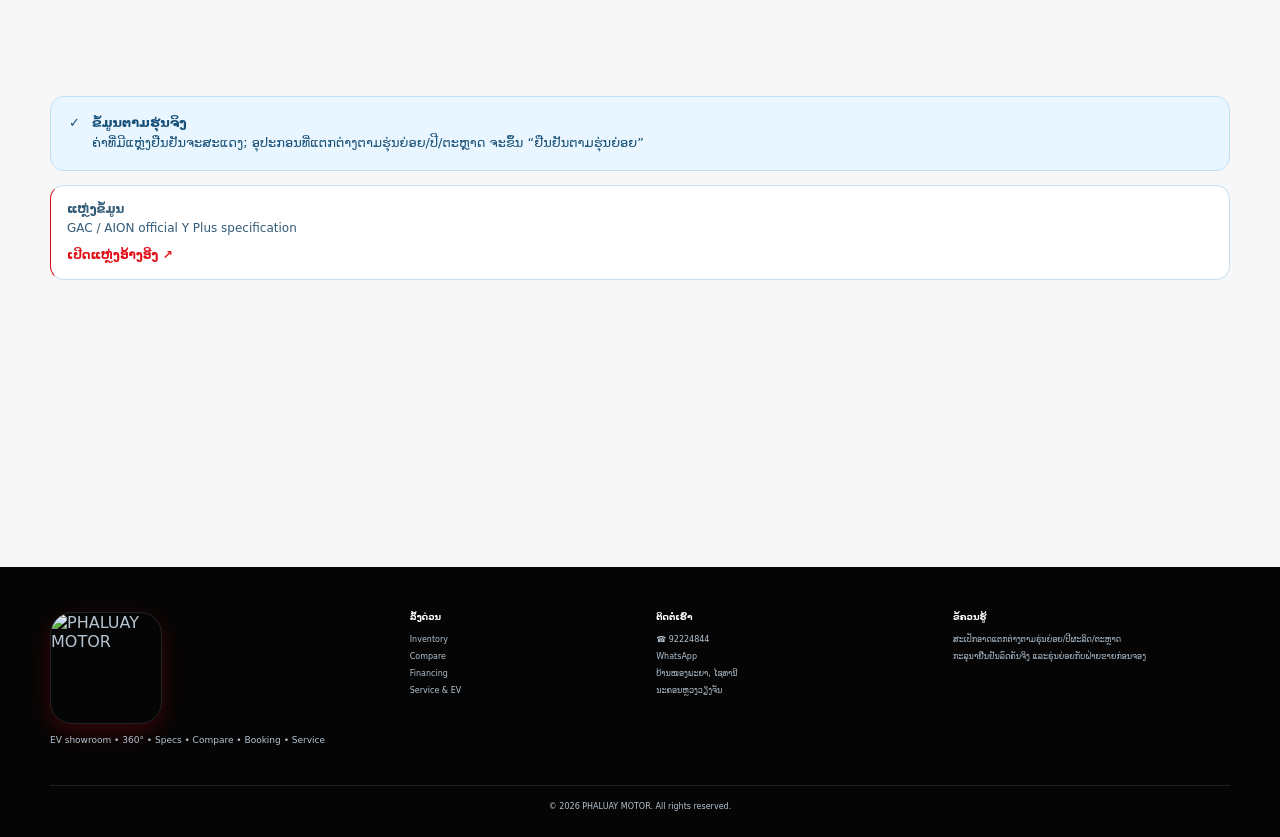
==== commit b9c8ea66: "Add files via upload" ====
--- a/detail.html
+++ b/detail.html
@@ -1,14 +1,26 @@
 <!doctype html>
-<html lang="th">
+<html lang="lo">
 <head>
   <meta charset="utf-8" />
   <meta name="viewport" content="width=device-width,initial-scale=1" />
-  <meta name="theme-color" content="#176db5" />
-  <meta name="description" content="PHALUAY MOTOR รายละเอียดและสเป็กรถไฟฟ้า" />
+  <meta name="theme-color" content="#090909" />
+  <meta name="description" content="PHALUAY MOTOR — detailed vehicle specifications, 360 viewer, ADAS, dimensions and booking" />
   <title>Vehicle Specs | PHALUAY MOTOR</title>
+  <link rel="icon" type="image/webp" href="assets/phaluay-logo.webp" />
   <link rel="stylesheet" href="styles.css" />
 </head>
-<body class="detail-page">
+<body class="detail-page red-black-theme">
+  <div class="detail-scroll-progress" id="detailScrollProgress"></div>
+  <header class="detail-top-header">
+    <div class="wrap detail-top-inner">
+      <a class="official-wordmark" href="index.html" aria-label="PHALUAY MOTOR"><img src="assets/phaluay-logo.webp" alt="PHALUAY MOTOR" /></a>
+      <div class="detail-top-actions">
+        <div class="language-switch" aria-label="Language"><button data-lang="lo">ລາວ</button><button data-lang="th">ไทย</button><button data-lang="en">EN</button></div>
+        <a href="tel:+8562092224844">☎ 92224844</a>
+      </div>
+    </div>
+  </header>
+
   <main id="detailApp">
     <section class="model-hero" id="modelHero">
       <div class="wrap detail-nav">
@@ -26,7 +38,7 @@
             <a class="btn btn-outline" id="waModel" target="_blank" rel="noopener">สอบถาม WhatsApp</a>
           </div>
         </div>
-        <div class="hero-vehicle"><img id="modelImage" alt="รถ PHALUAY MOTOR" referrerpolicy="no-referrer" /></div>
+        <div class="hero-vehicle"><div class="model-image-fallback" id="modelImageFallback"><b id="fallbackModel">PHALUAY MOTOR</b><span>MODEL IMAGE</span></div><img id="modelImage" alt="PHALUAY MOTOR vehicle" referrerpolicy="no-referrer" /></div>
       </div>
       <div class="hero-spec-strip" id="heroSpecStrip"></div>
     </section>
@@ -35,21 +47,53 @@
       <div class="wrap">
         <div class="detail-intro">
           <div><span class="eyebrow">MODEL OVERVIEW</span><h2 id="overviewTitle">รายละเอียดรถ</h2><p id="overviewText"></p></div>
-          <aside class="detail-side-card" id="contactModel"><h3>สนใจรถรุ่นนี้?</h3><p>ติดต่อ PHALUAY MOTOR พร้อมระบุรุ่นรถ ระบบจะสร้างข้อความของรถคันนี้ให้โดยตรง</p><a class="btn btn-primary btn-full" id="sideWhatsApp" target="_blank" rel="noopener">ส่ง WhatsApp</a><a class="btn btn-light btn-full" href="tel:+8562092224844" style="margin-top:8px">โทร 92224844</a></aside>
+          <aside class="detail-side-card" id="contactModel"><h3>สนใจรถรุ่นนี้?</h3><p>ติดต่อ PHALUAY MOTOR พร้อมระบุรุ่นรถ เพื่อสอบถามราคา รุ่นย่อย สีรถ และวันนัดดูรถ</p><a class="btn btn-primary btn-full" id="sideWhatsApp" target="_blank" rel="noopener">WhatsApp</a><a class="btn btn-light btn-full" href="tel:+8562092224844" style="margin-top:8px">โทร 92224844</a></aside>
         </div>
 
         <div class="spec-overview-grid" id="specOverview"></div>
 
-        <section class="spec-section">
-          <div class="spec-section-head"><div><span class="eyebrow">TRUE MODEL DATA</span><h2>สเป็กของรุ่นนี้</h2></div><p>หน้าแต่ละรุ่นอ่านข้อมูลจากรายการของรถคันนั้นโดยตรง จึงไม่เอาสเป็กของรถรุ่นอื่นมาปะปนกัน</p></div>
-          <table class="full-spec-table"><tbody id="performanceSpecs"></tbody></table>
-          <div class="real-data-note"><span>✓</span><div><strong>หลักการข้อมูลจริง</strong><span>ระบบจะแสดงเฉพาะค่าที่มีในฐานข้อมูลของรุ่นนี้เท่านั้น ถ้ารุ่นย่อย/ปีผลิต/ตลาดนำเข้ายังไม่ได้ยืนยัน จะขึ้น “สอบถามรุ่นย่อย” หรือ “—” แทนการเดาตัวเลข</span></div></div>
+        <section class="spin360-section spec-section" id="spin360Section">
+          <div class="spec-section-head"><div><span class="eyebrow">INTERACTIVE VIEW</span><h2>ดูรถแบบ 360°</h2></div><p>ลากซ้าย–ขวาเพื่อหมุนรถ</p></div>
+          <div class="spin360-viewer" id="spinViewer">
+            <div class="spin-stage" id="spinStage"><div class="spin-floor"></div><img id="spinImage" alt="360 vehicle viewer" referrerpolicy="no-referrer" draggable="false" /><div class="spin-watermark">360°</div></div>
+            <div class="spin-controls"><span>↔ 360°</span><input id="spinRange" type="range" min="0" max="100" value="50" aria-label="360 angle"/><b id="spinCounter">360°</b></div>
+            <div class="spin-status" id="spinStatus"></div>
+          </div>
         </section>
 
-        <section class="spec-section" id="dimensionsSection">
+        <section class="spec-section">
+          <div class="spec-section-head"><div><span class="eyebrow">PERFORMANCE</span><h2>สเป็กของรุ่นนี้</h2></div><p>ข้อมูลแยกตามรุ่นรถจริง ถ้ารายการใดขึ้นอยู่กับรุ่นย่อย ระบบจะระบุให้ยืนยันกับฝ่ายขายแทนการเดาตัวเลข</p></div>
+          <table class="full-spec-table"><tbody id="performanceSpecs"></tbody></table>
+        </section>
+
+        <section class="spec-section">
           <div class="spec-section-head"><div><span class="eyebrow">SIZE & PRACTICALITY</span><h2>ขนาดและการใช้งาน</h2></div></div>
           <table class="full-spec-table"><tbody id="dimensionSpecs"></tbody></table>
         </section>
+
+        <section class="spec-section">
+          <div class="spec-section-head"><div><span class="eyebrow">BATTERY & CHARGING</span><h2>แบตเตอรี่และการชาร์จ</h2></div></div>
+          <table class="full-spec-table"><tbody id="chargingSpecs"></tbody></table>
+        </section>
+
+        <section class="spec-section">
+          <div class="spec-section-head"><div><span class="eyebrow">CHASSIS</span><h2>ช่วงล่างและล้อ</h2></div></div>
+          <table class="full-spec-table"><tbody id="chassisSpecs"></tbody></table>
+        </section>
+
+        <section class="spec-section adas-section">
+          <div class="spec-section-head"><div><span class="eyebrow">ADAS & SAFETY</span><h2>ระบบช่วยขับและความปลอดภัย</h2></div><p>ฟังก์ชัน ADAS อาจต่างกันตามรุ่นย่อยและตลาดนำเข้า โปรดยืนยันรถคันจริงก่อนจอง</p></div>
+          <div class="adas-grid" id="adasGrid"></div>
+          <table class="full-spec-table"><tbody id="adasSpecs"></tbody></table>
+        </section>
+
+        <section class="spec-section">
+          <div class="spec-section-head"><div><span class="eyebrow">SMART CABIN</span><h2>เทคโนโลยีและห้องโดยสาร</h2></div></div>
+          <table class="full-spec-table"><tbody id="cabinSpecs"></tbody></table>
+        </section>
+
+        <div class="real-data-note"><span>✓</span><div><strong>ข้อมูลตามรุ่นจริง</strong><span>ค่าที่มีแหล่งยืนยันจะแสดงในระบบ ส่วนอุปกรณ์ที่แตกต่างตามรุ่นย่อย ปีผลิต หรือตลาด จะขึ้น “ยืนยันตามรุ่นย่อย”</span></div></div>
+        <div class="source-card" id="sourceCard" hidden></div>
 
         <section class="related-section">
           <div class="section-heading split"><div><small>MORE FROM THIS BRAND</small><h2 id="relatedTitle">รุ่นอื่นที่น่าสนใจ</h2></div><a href="index.html#inventory">ดูรถทั้งหมด →</a></div>
@@ -61,7 +105,7 @@
 
   <footer>
     <div class="wrap footer-grid">
-      <div class="footer-brand"><a class="brand brand-footer" href="index.html"><span class="brand-emblem">PM</span><span class="brand-text"><strong>PHALUAY</strong><b>MOTOR</b><small>EV CENTER</small></span></a><p>EV showroom • Specs • Compare • Booking • Service</p></div>
+      <div class="footer-brand"><a class="official-wordmark footer-wordmark" href="index.html"><img src="assets/phaluay-logo.webp" alt="PHALUAY MOTOR" /></a><p>EV showroom • 360° • Specs • Compare • Booking • Service</p></div>
       <div><h4>QUICK LINKS</h4><a href="index.html#inventory">Inventory</a><a href="index.html#compare">Compare</a><a href="index.html#finance">Financing</a><a href="index.html#services">Service & EV</a></div>
       <div><h4>CONTACT US</h4><a href="tel:+8562092224844">☎ 92224844</a><a href="https://wa.me/8562092224844" target="_blank" rel="noopener">WhatsApp</a><span>ບ້ານໜອງພະຍາ, ໄຊທານີ</span><span>ນະຄອນຫຼວງວຽງຈັນ</span></div>
       <div><h4>IMPORTANT</h4><span>สเป็กอาจต่างตามรุ่นย่อย/ปีผลิต/ตลาด</span><span>กรุณายืนยันรถคันจริงและรุ่นย่อยกับฝ่ายขายก่อนจอง</span></div>
@@ -71,6 +115,7 @@
 
   <div class="detail-sticky-cta"><a class="call" href="tel:+8562092224844">☎ โทร</a><a class="wa" id="floatingModelWA" target="_blank" rel="noopener">WhatsApp</a></div>
   <script src="cars.js"></script>
+  <script src="i18n.js"></script>
   <script src="detail.js"></script>
 </body>
 </html>
--- a/styles.css
+++ b/styles.css
@@ -47,3 +47,82 @@
 .detail-sticky-cta{position:fixed;right:18px;bottom:18px;z-index:40;display:flex;gap:8px}.detail-sticky-cta a{display:flex;align-items:center;justify-content:center;padding:13px 18px;border-radius:999px;text-decoration:none;font-weight:900;box-shadow:0 8px 24px rgba(0,0,0,.18)}.detail-sticky-cta .wa{background:#16b869;color:#fff}.detail-sticky-cta .call{background:#0b63b5;color:#fff}
 @media(max-width:900px){.model-hero{min-height:auto}.model-hero-grid{grid-template-columns:1fr;padding-top:35px}.hero-vehicle{min-height:300px}.model-title{font-size:54px}.hero-spec-strip{grid-template-columns:repeat(2,1fr)}.detail-intro{grid-template-columns:1fr}.spec-overview-grid{grid-template-columns:repeat(2,1fr)}.related-grid{grid-template-columns:1fr 1fr}.detail-contact-mini{display:none}}
 @media(max-width:600px){.model-hero-grid{padding:28px 0 25px}.hero-vehicle{min-height:230px}.hero-vehicle img{max-height:270px}.model-title{font-size:43px}.model-subtitle{font-size:17px}.hero-spec-strip div{padding:17px 8px}.hero-spec-strip strong{font-size:16px}.detail-content{padding:48px 0}.spec-overview-grid{grid-template-columns:1fr 1fr;gap:9px}.spec-overview-card{padding:16px;min-height:112px}.spec-overview-card strong{font-size:18px}.full-spec-table td{display:block;width:100%!important;padding:10px 16px}.full-spec-table td:first-child{padding-bottom:3px;border-bottom:0!important}.full-spec-table td:last-child{padding-top:2px}.related-grid{grid-template-columns:1fr}.detail-sticky-cta{left:12px;right:12px}.detail-sticky-cta a{flex:1}}
+
+/* ================= Premium motion & effects ================= */
+html{scroll-behavior:smooth}
+body{overflow-x:hidden}
+.scroll-progress{position:fixed;left:0;right:0;top:0;height:3px;background:linear-gradient(90deg,#0ca5ff,#39d1ff,#ffffff);transform:scaleX(0);transform-origin:left center;z-index:9999;box-shadow:0 0 14px rgba(39,181,255,.75);pointer-events:none}
+.site-preloader{position:fixed;inset:0;z-index:10000;display:grid;place-content:center;text-align:center;background:radial-gradient(circle at 50% 42%,#134e82 0,#06192c 55%,#04111e 100%);color:#fff;transition:opacity .5s ease,visibility .5s ease}.site-preloader.hide{opacity:0;visibility:hidden}.preloader-mark{width:72px;height:72px;border-radius:24px;display:grid;place-items:center;margin:0 auto 18px;background:linear-gradient(135deg,#34c5ff,#1267c5);font-weight:950;letter-spacing:.04em;box-shadow:0 0 0 1px rgba(255,255,255,.24),0 18px 45px rgba(0,0,0,.28);animation:preloaderPulse 1.1s ease-in-out infinite alternate}.site-preloader strong{font-size:22px;letter-spacing:.12em}.site-preloader span{font-size:10px;letter-spacing:.26em;opacity:.62;margin-top:8px}@keyframes preloaderPulse{to{transform:translateY(-5px) scale(1.045);box-shadow:0 0 0 7px rgba(70,188,255,.08),0 25px 55px rgba(0,0,0,.35)}}
+.site-header{transition:height .25s ease,background .25s ease,box-shadow .25s ease,backdrop-filter .25s ease}.site-header.scrolled{background:rgba(255,255,255,.91);backdrop-filter:blur(16px);box-shadow:0 10px 34px rgba(2,35,63,.1)}
+.hero{--parallax-x:0px;--parallax-y:0px}.hero-city{transform:translate3d(calc(var(--parallax-x) * -.22),calc(var(--parallax-y) * -.15),0);transition:transform .18s ease-out}.hero-ring{transform:translate3d(calc(var(--parallax-x) * .22),calc(var(--parallax-y) * .18),0);transition:transform .18s ease-out}.hero-car img{will-change:transform;transition:filter .3s ease}.hero-car:hover img{filter:drop-shadow(0 30px 32px rgba(2,51,88,.28)) saturate(1.06)}
+.hero-copy h1 span{position:relative;display:inline-block}.hero-copy h1 span:after{content:"";position:absolute;left:0;right:0;bottom:-5px;height:3px;border-radius:99px;background:linear-gradient(90deg,#0f6fc8,#2ab9ff,transparent);transform-origin:left;animation:heroUnderline 1.1s .55s both}@keyframes heroUnderline{from{transform:scaleX(0);opacity:0}to{transform:scaleX(1);opacity:1}}
+.inventory-meta{margin:4px 0 16px;color:#708398;font-size:12px}.inventory-meta strong{color:#0b3151}
+.vehicle-grid{perspective:1100px}.vehicle-card{--rx:0deg;--ry:0deg;--mx:50%;--my:50%;transform:perspective(1100px) rotateX(var(--rx)) rotateY(var(--ry)) translateY(0);transform-style:preserve-3d;transition:transform .2s ease,box-shadow .25s ease,border-color .25s ease;position:relative;isolation:isolate}.vehicle-card:before{content:"";position:absolute;inset:0;border-radius:inherit;background:radial-gradient(circle at var(--mx) var(--my),rgba(255,255,255,.58),transparent 31%);opacity:0;transition:opacity .25s;pointer-events:none;z-index:3}.vehicle-card:hover{transform:perspective(1100px) rotateX(var(--rx)) rotateY(var(--ry)) translateY(-8px);box-shadow:0 24px 50px rgba(11,58,92,.15);border-color:#bbd9ee}.vehicle-card:hover:before{opacity:.8}.vehicle-image{overflow:hidden}.vehicle-image img{transition:transform .5s cubic-bezier(.2,.75,.25,1),filter .4s ease;will-change:transform}.vehicle-card:hover .vehicle-image img{transform:scale(1.055) translateY(-2px);filter:saturate(1.08) contrast(1.02)}
+.vehicle-fallback{position:absolute;inset:0;display:grid;place-content:center;text-align:center;padding:24px;background:radial-gradient(circle at 70% 25%,#fff 0,#e7f3fb 40%,#d6e8f4 100%);color:#0b426d;z-index:0}.vehicle-fallback b{font-size:12px;letter-spacing:.15em}.vehicle-fallback strong{font-size:24px;margin:4px 0}.vehicle-fallback span{font-size:9px;letter-spacing:.18em;opacity:.6}.vehicle-image img{position:relative;z-index:1}.image-failed .vehicle-fallback{display:grid}.verified-chip{position:absolute;left:12px;bottom:12px;z-index:4;font-size:8px;font-weight:900;letter-spacing:.08em;background:rgba(8,89,151,.88);color:#fff;padding:6px 8px;border-radius:999px;backdrop-filter:blur(8px)}
+.compare-check,.vehicle-badge{z-index:5}.vehicle-actions a,.vehicle-actions button{position:relative;overflow:hidden}.ripple-dot{position:absolute;width:12px;height:12px;border-radius:50%;background:rgba(255,255,255,.68);transform:translate(-50%,-50%) scale(0);pointer-events:none;animation:ripple .62s ease-out forwards;z-index:10}@keyframes ripple{to{transform:translate(-50%,-50%) scale(18);opacity:0}}
+.floating-whatsapp{animation:waPulse 2.2s ease-in-out infinite}@keyframes waPulse{0%,100%{box-shadow:0 8px 24px rgba(22,184,105,.28),0 0 0 0 rgba(22,184,105,.26)}50%{box-shadow:0 8px 28px rgba(22,184,105,.34),0 0 0 10px rgba(22,184,105,0)}}
+.brand-logo-row{overflow:hidden}.brand-logo{position:relative;transition:transform .25s ease,color .25s ease}.brand-logo:hover{transform:translateY(-4px) scale(1.05);color:#0d69b9}.brand-logo:after{content:"";position:absolute;left:50%;right:50%;bottom:-7px;height:2px;background:#179bda;transition:left .2s,right .2s}.brand-logo:hover:after{left:8%;right:8%}
+.special-grid article,.service-grid article,.promo-card{transition:transform .3s ease,box-shadow .3s ease}.special-grid article:hover,.service-grid article:hover{transform:translateY(-7px);box-shadow:0 18px 42px rgba(16,57,86,.11)}.service-icon{transition:transform .35s ease}.service-grid article:hover .service-icon{transform:rotate(-6deg) scale(1.12)}
+.reveal-card,.section-heading,.special-grid article,.service-grid article,.promo-card,.trust-grid article,.about-grid>*,.contact-card>*{opacity:0;transform:translateY(24px);transition:opacity .58s ease var(--reveal-delay,0ms),transform .58s cubic-bezier(.2,.75,.25,1) var(--reveal-delay,0ms)}.is-visible{opacity:1!important;transform:translateY(0)!important}
+.compare-table-wrap{position:relative}.compare-table-wrap:after{content:"SWIPE →";display:none;position:absolute;right:8px;top:-24px;font-size:9px;letter-spacing:.12em;color:#6b8294}.compare-table-wrap table th a{color:inherit;text-decoration:none}.compare-table-wrap table th a:hover{color:#1584cf}
+.top-social{transition:transform .2s ease,background .2s ease}.top-social:hover{transform:translateY(-2px) rotate(4deg)}
+
+/* Detail page motion */
+.detail-page .model-hero:after{content:"";position:absolute;width:520px;height:520px;border-radius:50%;right:-150px;top:-160px;border:1px solid rgba(255,255,255,.18);box-shadow:0 0 0 70px rgba(255,255,255,.035),0 0 0 140px rgba(255,255,255,.02);animation:orbitBreath 6s ease-in-out infinite alternate;pointer-events:none}@keyframes orbitBreath{to{transform:translate(-18px,20px) scale(1.06)}}
+.hero-vehicle img{transition:transform .28s ease,filter .35s ease;will-change:transform}.hero-vehicle:hover img{filter:drop-shadow(0 34px 32px rgba(0,31,60,.34)) saturate(1.06)}
+.spec-overview-card,.related-card,.full-spec-table,.detail-side-card{opacity:0;transform:translateY(20px);transition:opacity .5s ease,transform .5s ease,box-shadow .25s ease}.detail-page .is-visible{opacity:1;transform:none}.spec-overview-card:hover{transform:translateY(-5px)!important;box-shadow:0 14px 30px rgba(20,58,86,.1)}
+.source-card{margin-top:14px;background:#fff;border:1px solid #c9e0f1;border-radius:14px;padding:14px 16px;color:#315b78;font-size:12px;line-height:1.6}.source-card a{display:inline-flex;margin-top:7px;font-weight:900;color:#0d68b5;text-decoration:none}.source-card a:hover{text-decoration:underline}
+.detail-scroll-progress{position:fixed;top:0;left:0;height:3px;width:100%;transform:scaleX(0);transform-origin:left;background:linear-gradient(90deg,#fff,#42c7ff,#0c5ea8);z-index:1000;pointer-events:none}
+.model-image-fallback{position:absolute;inset:12% 6% 8%;display:none;place-content:center;text-align:center;border:1px solid rgba(255,255,255,.22);border-radius:30px;background:rgba(255,255,255,.08);backdrop-filter:blur(8px)}.model-image-fallback b{font-size:30px}.model-image-fallback span{font-size:12px;opacity:.72;margin-top:8px}
+@media(max-width:760px){.compare-table-wrap:after{display:block}.vehicle-card{transform:none!important}.verified-chip{font-size:7px}.site-preloader strong{font-size:18px}}
+@media(prefers-reduced-motion:reduce){*,*:before,*:after{scroll-behavior:auto!important;animation-duration:.001ms!important;animation-iteration-count:1!important;transition-duration:.001ms!important}.vehicle-card{transform:none!important}}
+
+/* =========================================================
+   PHALUAY MOTOR V3 — RED / BLACK + multilingual + 360 viewer
+   ========================================================= */
+:root{
+  --pm-red:#e20e17;--pm-red2:#b80008;--pm-black:#090909;--pm-black2:#141414;--pm-white:#fff;--pm-soft:#f4f4f5;
+}
+.red-black-theme{background:#f7f7f8;color:#161616}
+.red-black-theme .topbar{background:#050505;border-color:#252525}
+.red-black-theme .site-header,.detail-top-header{background:rgba(8,8,8,.95);border-bottom:1px solid #272727;backdrop-filter:blur(16px)}
+.red-black-theme .nav a{color:#e9e9e9}.red-black-theme .nav a:hover{color:#fff}
+.red-black-theme .btn-primary,.red-black-theme .btn-search{background:linear-gradient(135deg,var(--pm-red),var(--pm-red2));border-color:var(--pm-red);box-shadow:0 10px 30px rgba(226,14,23,.22)}
+.red-black-theme .hero{background:radial-gradient(circle at 72% 30%,#3a0c0f 0,#13090a 30%,#070707 72%);color:#fff}
+.red-black-theme .hero::after{content:"";position:absolute;inset:0;pointer-events:none;background:linear-gradient(110deg,rgba(226,14,23,.08),transparent 38%,rgba(255,255,255,.02))}
+.red-black-theme .hero h1 span,.red-black-theme .eyebrow,.red-black-theme .section-heading small,.red-black-theme .vehicle-brand{color:var(--pm-red)}
+.red-black-theme .hero-ring{border-color:rgba(226,14,23,.42);box-shadow:0 0 85px rgba(226,14,23,.25)}
+.red-black-theme .finder-card{border-top:4px solid var(--pm-red)}
+.red-black-theme .brand-tabs button.active{background:var(--pm-red);border-color:var(--pm-red);color:#fff}
+.red-black-theme .vehicle-card{border-color:#e4e4e7}.red-black-theme .vehicle-card:hover{border-color:rgba(226,14,23,.55);box-shadow:0 20px 55px rgba(20,20,20,.12)}
+.red-black-theme .vehicle-price,.red-black-theme .details-btn{color:var(--pm-red)}
+.red-black-theme .compare-section,.red-black-theme .about{background:linear-gradient(135deg,#080808,#171717);color:#fff}
+.red-black-theme .trust-icon,.red-black-theme .service-icon{background:#fff0f1;color:var(--pm-red)}
+.red-black-theme footer{background:#050505}.red-black-theme .floating-whatsapp{box-shadow:0 10px 34px rgba(0,0,0,.35)}
+
+.official-wordmark{display:inline-flex;align-items:center;text-decoration:none;min-width:180px}.official-wordmark img{display:block;width:220px;max-width:28vw;height:44px;object-fit:contain;object-position:left center}.footer-wordmark img{width:250px;max-width:100%;height:auto}.header-wordmark img{height:48px}
+.preloader-logo{width:280px;max-width:72vw;filter:drop-shadow(0 12px 28px rgba(226,14,23,.22))}.site-preloader{background:#050505!important;color:#fff!important}.site-preloader span{letter-spacing:.25em;color:#aaa}
+
+.language-switch{display:inline-flex;gap:3px;padding:3px;background:#171717;border:1px solid #303030;border-radius:999px;flex:0 0 auto}.language-switch button{appearance:none;border:0;background:transparent;color:#bdbdbd;padding:7px 9px;border-radius:999px;font:700 11px/1 inherit;cursor:pointer;transition:.2s}.language-switch button:hover{color:#fff}.language-switch button.active{background:var(--pm-red);color:#fff;box-shadow:0 4px 14px rgba(226,14,23,.28)}
+.detail-top-header{position:sticky;top:0;z-index:80}.detail-top-inner{min-height:70px;display:flex;align-items:center;justify-content:space-between;gap:16px}.detail-top-actions{display:flex;align-items:center;gap:14px}.detail-top-actions>a{color:#fff;text-decoration:none;font-weight:800}
+
+.spin-chip{position:absolute;left:12px;bottom:12px;z-index:4;background:rgba(5,5,5,.82);color:#fff;border:1px solid rgba(255,255,255,.3);padding:6px 9px;border-radius:999px;font-weight:900;font-size:11px;letter-spacing:.06em;backdrop-filter:blur(6px)}
+
+.spin360-section{overflow:hidden}.spin360-viewer{border:1px solid #dedee1;border-radius:24px;background:linear-gradient(180deg,#fff,#f2f2f3);padding:18px;box-shadow:0 18px 50px rgba(20,20,20,.06)}.spin-stage{position:relative;min-height:430px;display:grid;place-items:center;overflow:hidden;border-radius:18px;background:radial-gradient(circle at 50% 52%,#fff 0,#ededee 48%,#dcdcdf 100%);cursor:ew-resize;touch-action:pan-y;user-select:none}.spin-stage::before{content:"PHALUAY MOTOR";position:absolute;top:28px;left:50%;transform:translateX(-50%);font:900 clamp(28px,5vw,72px)/1 Arial,sans-serif;color:rgba(10,10,10,.035);white-space:nowrap;letter-spacing:.08em}.spin-stage img{position:relative;z-index:2;width:min(82%,920px);max-height:390px;object-fit:contain;filter:drop-shadow(0 28px 25px rgba(0,0,0,.23));transition:filter .2s}.spin-stage:active img{filter:drop-shadow(0 24px 20px rgba(0,0,0,.28))}.spin-floor{position:absolute;width:62%;height:16%;bottom:11%;border-radius:50%;background:radial-gradient(ellipse,rgba(0,0,0,.24),rgba(0,0,0,0) 70%);filter:blur(7px)}.spin-watermark{position:absolute;right:22px;top:20px;background:#080808;color:#fff;border:2px solid var(--pm-red);width:64px;height:64px;border-radius:50%;display:grid;place-items:center;font-weight:1000;font-size:17px;z-index:4;box-shadow:0 8px 24px rgba(0,0,0,.18)}.spin-controls{display:grid;grid-template-columns:auto 1fr auto;align-items:center;gap:14px;margin-top:14px}.spin-controls input{accent-color:var(--pm-red);width:100%}.spin-controls span,.spin-controls b{font-size:13px}.spin-status{margin-top:12px;padding:12px 14px;border-left:4px solid var(--pm-red);background:#fff3f4;border-radius:8px;display:flex;gap:8px;flex-wrap:wrap;font-size:13px}.spin-status b{color:#a70007}.spin-status span{color:#555}
+
+.adas-section{background:#0d0d0e;color:#fff;border-radius:28px;padding:32px!important}.adas-section .full-spec-table{background:#fff;color:#111;border-radius:16px;overflow:hidden}.adas-grid{display:grid;grid-template-columns:repeat(6,1fr);gap:10px;margin:20px 0}.adas-grid article{min-height:116px;padding:16px 12px;border:1px solid #303034;border-radius:15px;background:linear-gradient(160deg,#1c1c1f,#101012);display:flex;flex-direction:column;gap:6px}.adas-grid article b{font-size:20px;color:var(--pm-red)}.adas-grid article span{font-size:11px;color:#a8a8ad}.adas-grid article strong{font-size:12px;color:#fff;margin-top:auto;line-height:1.35}
+
+.model-hero{background:radial-gradient(circle at 78% 45%,#3b0a0d 0,#130708 33%,#060606 78%)!important}.model-hero::after{content:"";position:absolute;inset:0;pointer-events:none;background:linear-gradient(110deg,rgba(226,14,23,.10),transparent 45%)}.model-price{color:#fff!important}.model-kicker{color:#ff4a52!important}.hero-spec-strip>div{border-top-color:rgba(226,14,23,.55)!important}.detail-content{background:#f7f7f8}.spec-section{scroll-margin-top:92px}.full-spec-table tr:nth-child(even){background:#fafafa}.full-spec-table td:first-child{font-weight:800}.full-spec-table td:last-child{font-weight:650}.source-card{border-left-color:var(--pm-red)!important}.source-card a{color:var(--pm-red)!important}
+
+@media(max-width:1120px){.header-inner{gap:10px}.official-wordmark img{width:190px}.header-cta{display:none}.adas-grid{grid-template-columns:repeat(3,1fr)}}
+@media(max-width:860px){.header-inner{flex-wrap:wrap}.header-wordmark{flex:1}.header-wordmark img{width:190px;max-width:62vw}.language-switch{order:3;margin-left:auto}.spin-stage{min-height:320px}.adas-grid{grid-template-columns:repeat(2,1fr)}.detail-top-actions>a{display:none}}
+@media(max-width:560px){.official-wordmark img{height:40px}.language-switch button{padding:7px 8px;font-size:10px}.spin360-viewer{padding:10px;border-radius:18px}.spin-stage{min-height:240px}.spin-stage img{width:94%;max-height:220px}.spin-watermark{width:50px;height:50px;font-size:14px;right:10px;top:10px}.spin-controls{grid-template-columns:auto 1fr;}.spin-controls b{display:none}.adas-section{padding:20px 14px!important;border-radius:20px}.adas-grid{grid-template-columns:1fr 1fr}.detail-top-inner{min-height:62px}.detail-top-header .official-wordmark img{width:170px}.footer-wordmark img{width:220px}}
+
+/* Official PHALUAY MOTOR logo supplied by the owner */
+.official-wordmark{min-width:auto;gap:10px}
+.official-wordmark img{width:58px!important;height:58px!important;max-width:none!important;object-fit:cover!important;object-position:center!important;border-radius:14px;box-shadow:0 8px 24px rgba(226,14,23,.22);border:1px solid rgba(255,255,255,.12)}
+.header-wordmark img{width:58px!important;height:58px!important}
+.footer-wordmark img{width:112px!important;height:112px!important;border-radius:22px}
+.preloader-logo{width:180px!important;height:180px!important;max-width:55vw!important;object-fit:cover;border-radius:32px;box-shadow:0 18px 60px rgba(226,14,23,.28);filter:none!important}
+.detail-top-header .official-wordmark img{width:54px!important;height:54px!important}
+@media(max-width:560px){.official-wordmark img,.header-wordmark img{width:46px!important;height:46px!important;border-radius:11px}.detail-top-header .official-wordmark img{width:44px!important;height:44px!important}.footer-wordmark img{width:96px!important;height:96px!important}.preloader-logo{width:140px!important;height:140px!important}}
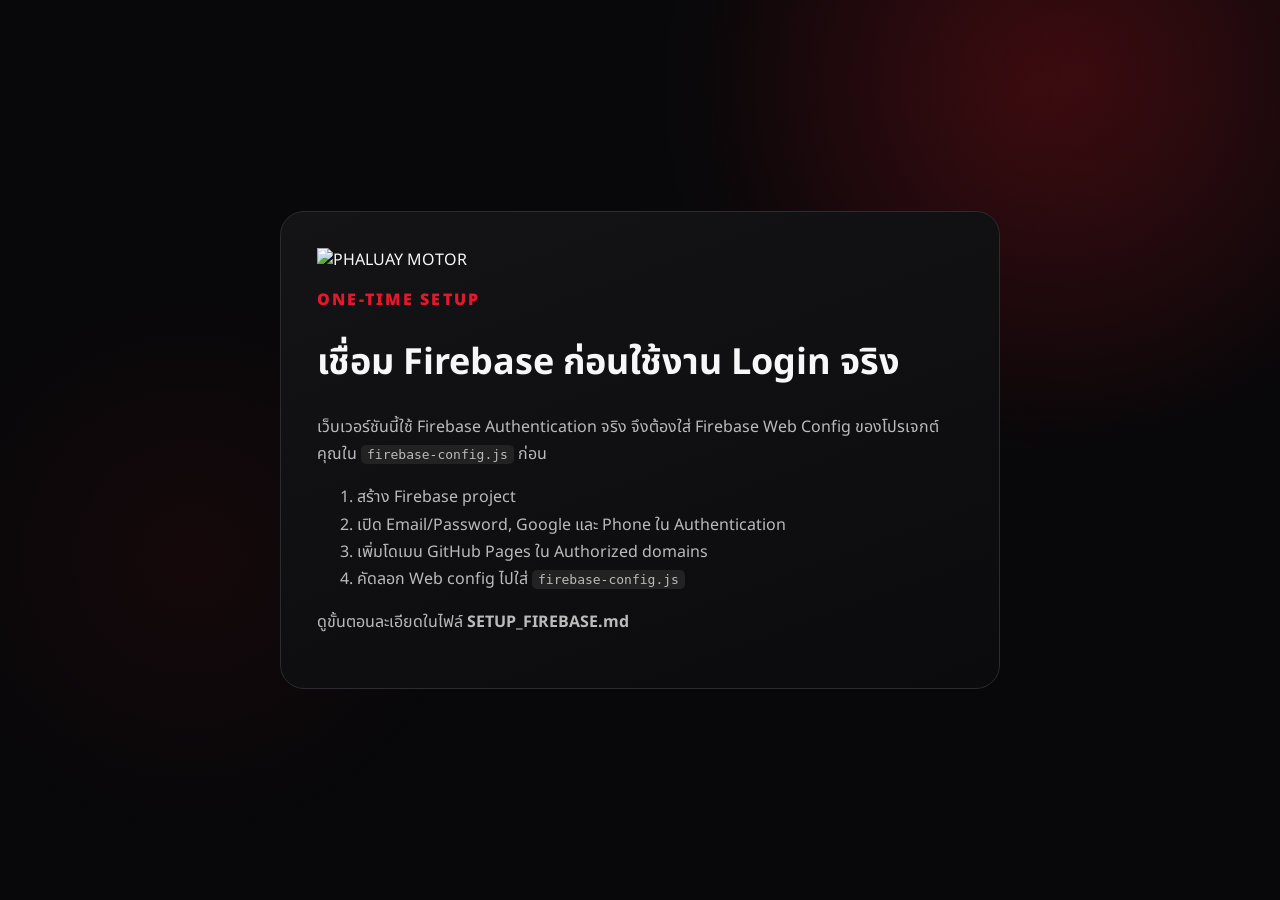
==== commit 73d8fe90: "Add files via upload" ====
--- a/detail.html
+++ b/detail.html
@@ -1,21 +1,32 @@
 <!doctype html>
-<html lang="lo">
+<html lang="lo" class="auth-checking">
 <head>
   <meta charset="utf-8" />
   <meta name="viewport" content="width=device-width,initial-scale=1" />
   <meta name="theme-color" content="#090909" />
-  <meta name="description" content="PHALUAY MOTOR — detailed vehicle specifications, 360 viewer, ADAS, dimensions and booking" />
+  <meta name="description" content="PHALUAY MOTOR — detailed vehicle specifications, interactive 360 viewer, ADAS, dimensions and booking" />
   <title>Vehicle Specs | PHALUAY MOTOR</title>
   <link rel="icon" type="image/webp" href="assets/phaluay-logo.webp" />
   <link rel="stylesheet" href="styles.css" />
+  <script defer src="https://www.gstatic.com/firebasejs/12.18.0/firebase-app-compat.js"></script>
+  <script defer src="https://www.gstatic.com/firebasejs/12.18.0/firebase-auth-compat.js"></script>
+  <script defer src="firebase-config.js"></script>
+  <script defer src="firebase-init.js"></script>
+  <script defer src="auth-guard.js"></script>
 </head>
 <body class="detail-page red-black-theme">
   <div class="detail-scroll-progress" id="detailScrollProgress"></div>
+
   <header class="detail-top-header">
     <div class="wrap detail-top-inner">
-      <a class="official-wordmark" href="index.html" aria-label="PHALUAY MOTOR"><img src="assets/phaluay-logo.webp" alt="PHALUAY MOTOR" /></a>
+      <a class="official-wordmark" href="index.html" aria-label="PHALUAY MOTOR">
+        <img src="assets/phaluay-logo.webp" alt="PHALUAY MOTOR" />
+      </a>
       <div class="detail-top-actions">
-        <div class="language-switch" aria-label="Language"><button data-lang="lo">ລາວ</button><button data-lang="th">ไทย</button><button data-lang="en">EN</button></div>
+        <div class="language-switch" aria-label="Language">
+          <button data-lang="lo">ລາວ</button><button data-lang="th">ไทย</button><button data-lang="en">EN</button>
+        </div>
+        <a class="member-link" href="account.html"><img data-auth-photo hidden alt=""><span data-auth-user>ACCOUNT</span></a>
         <a href="tel:+8562092224844">☎ 92224844</a>
       </div>
     </div>
@@ -25,10 +36,14 @@
     <section class="model-hero" id="modelHero">
       <div class="wrap detail-nav">
         <a class="back-link" href="index.html#inventory">← กลับไปรถทั้งหมด</a>
-        <div class="detail-contact-mini"><a href="tel:+8562092224844">☎ 92224844</a><a id="topWhatsApp" href="https://wa.me/8562092224844" target="_blank" rel="noopener">WhatsApp</a></div>
-      </div>
+        <div class="detail-contact-mini">
+          <a href="tel:+8562092224844">☎ 92224844</a>
+          <a id="topWhatsApp" href="https://wa.me/8562092224844" target="_blank" rel="noopener">WhatsApp</a>
+        </div>
+      </div>
+
       <div class="wrap model-hero-grid">
-        <div>
+        <div class="model-hero-copy">
           <div class="model-kicker" id="modelKicker">PHALUAY MOTOR</div>
           <h1 class="model-title" id="modelTitle">Loading...</h1>
           <p class="model-subtitle" id="modelSubtitle"></p>
@@ -38,65 +53,176 @@
             <a class="btn btn-outline" id="waModel" target="_blank" rel="noopener">สอบถาม WhatsApp</a>
           </div>
         </div>
-        <div class="hero-vehicle"><div class="model-image-fallback" id="modelImageFallback"><b id="fallbackModel">PHALUAY MOTOR</b><span>MODEL IMAGE</span></div><img id="modelImage" alt="PHALUAY MOTOR vehicle" referrerpolicy="no-referrer" /></div>
-      </div>
-      <div class="hero-spec-strip" id="heroSpecStrip"></div>
+
+        <div class="hero-vehicle">
+          <div class="model-image-fallback" id="modelImageFallback"><b id="fallbackModel">PHALUAY MOTOR</b><span>MODEL IMAGE</span></div>
+          <img id="modelImage" alt="PHALUAY MOTOR vehicle" referrerpolicy="no-referrer" />
+        </div>
+      </div>
+
+      <div class="wrap">
+        <div class="hero-spec-strip" id="heroSpecStrip"></div>
+      </div>
     </section>
+
+    <nav class="detail-section-nav" aria-label="Vehicle detail sections">
+      <div class="wrap detail-section-nav-inner">
+        <a href="#overviewSection"><span>01</span>ภาพรวม</a>
+        <a href="#spin360Section"><span>02</span>360°</a>
+        <a href="#performanceSection"><span>03</span>สมรรถนะ</a>
+        <a href="#chargingSection"><span>04</span>แบตเตอรี่</a>
+        <a href="#dimensionSection"><span>05</span>ขนาดรถ</a>
+        <a href="#safetySection"><span>06</span>ADAS</a>
+        <a href="#cabinSection"><span>07</span>ภายใน</a>
+      </div>
+    </nav>
 
     <section class="detail-content">
       <div class="wrap">
-        <div class="detail-intro">
-          <div><span class="eyebrow">MODEL OVERVIEW</span><h2 id="overviewTitle">รายละเอียดรถ</h2><p id="overviewText"></p></div>
-          <aside class="detail-side-card" id="contactModel"><h3>สนใจรถรุ่นนี้?</h3><p>ติดต่อ PHALUAY MOTOR พร้อมระบุรุ่นรถ เพื่อสอบถามราคา รุ่นย่อย สีรถ และวันนัดดูรถ</p><a class="btn btn-primary btn-full" id="sideWhatsApp" target="_blank" rel="noopener">WhatsApp</a><a class="btn btn-light btn-full" href="tel:+8562092224844" style="margin-top:8px">โทร 92224844</a></aside>
-        </div>
-
-        <div class="spec-overview-grid" id="specOverview"></div>
-
-        <section class="spin360-section spec-section" id="spin360Section">
-          <div class="spec-section-head"><div><span class="eyebrow">INTERACTIVE VIEW</span><h2>ดูรถแบบ 360°</h2></div><p>ลากซ้าย–ขวาเพื่อหมุนรถ</p></div>
+        <section class="detail-overview-block" id="overviewSection">
+          <div class="detail-intro">
+            <div>
+              <span class="eyebrow">01 • MODEL OVERVIEW</span>
+              <h2 id="overviewTitle">รายละเอียดรถ</h2>
+              <p id="overviewText"></p>
+              <div class="overview-guide">
+                <span>✓ สเป็กแยกตามรุ่น</span>
+                <span>✓ เปรียบเทียบข้อมูลสำคัญ</span>
+                <span>✓ ยืนยันรุ่นย่อยก่อนจอง</span>
+              </div>
+            </div>
+            <aside class="detail-side-card" id="contactModel">
+              <small>PHALUAY MOTOR SALES</small>
+              <h3>สนใจรถรุ่นนี้?</h3>
+              <p>ติดต่อทีมขายพร้อมระบุรุ่นรถ เพื่อสอบถามราคา รุ่นย่อย สีรถ และวันนัดดูรถ</p>
+              <a class="btn btn-primary btn-full" id="sideWhatsApp" target="_blank" rel="noopener">WhatsApp</a>
+              <a class="btn btn-light btn-full" href="tel:+8562092224844">โทร 92224844</a>
+            </aside>
+          </div>
+          <div class="spec-overview-grid" id="specOverview"></div>
+        </section>
+
+        <section class="spin360-section spec-section spec-section-featured" id="spin360Section">
+          <div class="spec-section-head">
+            <div>
+              <span class="eyebrow">02 • INTERACTIVE VIEW</span>
+              <h2>ดูรถแบบ 360°</h2>
+              <p>ลากซ้าย–ขวาเพื่อหมุนรถ • ใช้ปุ่ม + / − เพื่อซูม • รองรับเมาส์และหน้าจอสัมผัส</p>
+            </div>
+            <div class="viewer-mode-badge" id="viewerModeBadge">360 READY</div>
+          </div>
+
           <div class="spin360-viewer" id="spinViewer">
-            <div class="spin-stage" id="spinStage"><div class="spin-floor"></div><img id="spinImage" alt="360 vehicle viewer" referrerpolicy="no-referrer" draggable="false" /><div class="spin-watermark">360°</div></div>
-            <div class="spin-controls"><span>↔ 360°</span><input id="spinRange" type="range" min="0" max="100" value="50" aria-label="360 angle"/><b id="spinCounter">360°</b></div>
+            <div class="spin-stage" id="spinStage" tabindex="0" aria-label="Interactive vehicle viewer">
+              <div class="spin-floor"></div>
+              <div class="spin-drag-hint" id="spinDragHint">↔ DRAG TO ROTATE</div>
+              <img id="spinImage" alt="360 vehicle viewer" referrerpolicy="no-referrer" draggable="false" />
+              <div class="spin-watermark">360°</div>
+            </div>
+
+            <div class="spin-toolbar" aria-label="360 viewer controls">
+              <button type="button" id="spinPrev" title="Previous angle">‹</button>
+              <button type="button" id="spinPlay" class="spin-play" title="Auto rotate">▶</button>
+              <button type="button" id="spinNext" title="Next angle">›</button>
+              <span class="spin-toolbar-divider"></span>
+              <button type="button" id="spinZoomOut" title="Zoom out">−</button>
+              <button type="button" id="spinReset" title="Reset view">RESET</button>
+              <button type="button" id="spinZoomIn" title="Zoom in">+</button>
+            </div>
+
+            <div class="spin-controls">
+              <span>0°</span>
+              <input id="spinRange" type="range" min="0" max="100" value="0" aria-label="Vehicle angle"/>
+              <b id="spinCounter">0°</b>
+            </div>
+
+            <div class="spin-angle-labels" aria-hidden="true"><span>FRONT</span><span>RIGHT</span><span>REAR</span><span>LEFT</span></div>
             <div class="spin-status" id="spinStatus"></div>
           </div>
         </section>
 
-        <section class="spec-section">
-          <div class="spec-section-head"><div><span class="eyebrow">PERFORMANCE</span><h2>สเป็กของรุ่นนี้</h2></div><p>ข้อมูลแยกตามรุ่นรถจริง ถ้ารายการใดขึ้นอยู่กับรุ่นย่อย ระบบจะระบุให้ยืนยันกับฝ่ายขายแทนการเดาตัวเลข</p></div>
-          <table class="full-spec-table"><tbody id="performanceSpecs"></tbody></table>
-        </section>
-
-        <section class="spec-section">
-          <div class="spec-section-head"><div><span class="eyebrow">SIZE & PRACTICALITY</span><h2>ขนาดและการใช้งาน</h2></div></div>
-          <table class="full-spec-table"><tbody id="dimensionSpecs"></tbody></table>
-        </section>
-
-        <section class="spec-section">
-          <div class="spec-section-head"><div><span class="eyebrow">BATTERY & CHARGING</span><h2>แบตเตอรี่และการชาร์จ</h2></div></div>
-          <table class="full-spec-table"><tbody id="chargingSpecs"></tbody></table>
-        </section>
-
-        <section class="spec-section">
-          <div class="spec-section-head"><div><span class="eyebrow">CHASSIS</span><h2>ช่วงล่างและล้อ</h2></div></div>
+        <div class="detail-section-title">
+          <span>03</span>
+          <div><small>POWER & PERFORMANCE</small><h2>สมรรถนะและระบบขับเคลื่อน</h2><p>ข้อมูลหลักของกำลัง ระยะทาง มอเตอร์ เครื่องยนต์ และระบบส่งกำลัง</p></div>
+        </div>
+        <div class="spec-two-col" id="performanceSection">
+          <section class="spec-section compact-spec-section">
+            <div class="spec-section-head"><div><span class="eyebrow">PERFORMANCE</span><h2>สมรรถนะ</h2></div></div>
+            <table class="full-spec-table"><tbody id="performanceSpecs"></tbody></table>
+          </section>
+          <section class="spec-section compact-spec-section">
+            <div class="spec-section-head"><div><span class="eyebrow">POWERTRAIN</span><h2>ระบบขับเคลื่อน</h2></div></div>
+            <table class="full-spec-table"><tbody id="powertrainSpecs"></tbody></table>
+          </section>
+        </div>
+
+        <div class="detail-section-title">
+          <span>04</span>
+          <div><small>ENERGY & PRACTICALITY</small><h2>แบตเตอรี่ การชาร์จ และขนาดรถ</h2><p>ข้อมูลที่ใช้ตัดสินใจเรื่องระยะทาง การชาร์จ พื้นที่ และการใช้งานจริง</p></div>
+        </div>
+        <div class="spec-two-col">
+          <section class="spec-section compact-spec-section" id="chargingSection">
+            <div class="spec-section-head"><div><span class="eyebrow">BATTERY & CHARGING</span><h2>แบตเตอรี่และการชาร์จ</h2></div></div>
+            <table class="full-spec-table"><tbody id="chargingSpecs"></tbody></table>
+          </section>
+          <section class="spec-section compact-spec-section" id="dimensionSection">
+            <div class="spec-section-head"><div><span class="eyebrow">SIZE & PRACTICALITY</span><h2>ขนาดและการใช้งาน</h2></div></div>
+            <table class="full-spec-table"><tbody id="dimensionSpecs"></tbody></table>
+          </section>
+        </div>
+
+        <section class="spec-section" id="chassisSection">
+          <div class="spec-section-head">
+            <div><span class="eyebrow">05 • CHASSIS</span><h2>ช่วงล่าง ล้อ และระบบเบรก</h2></div>
+            <p>รวมข้อมูลพวงมาลัย ช่วงล่าง เบรก ล้อ และอุปกรณ์เกี่ยวกับยาง</p>
+          </div>
           <table class="full-spec-table"><tbody id="chassisSpecs"></tbody></table>
         </section>
 
-        <section class="spec-section adas-section">
-          <div class="spec-section-head"><div><span class="eyebrow">ADAS & SAFETY</span><h2>ระบบช่วยขับและความปลอดภัย</h2></div><p>ฟังก์ชัน ADAS อาจต่างกันตามรุ่นย่อยและตลาดนำเข้า โปรดยืนยันรถคันจริงก่อนจอง</p></div>
+        <section class="spec-section adas-section spec-section-featured" id="safetySection">
+          <div class="spec-section-head">
+            <div><span class="eyebrow">06 • ADAS & SAFETY</span><h2>ระบบช่วยขับและความปลอดภัย</h2></div>
+            <p>ฟังก์ชัน ADAS อาจต่างกันตามรุ่นย่อยและตลาดนำเข้า โปรดยืนยันรถคันจริงก่อนจอง</p>
+          </div>
           <div class="adas-grid" id="adasGrid"></div>
-          <table class="full-spec-table"><tbody id="adasSpecs"></tbody></table>
-        </section>
-
-        <section class="spec-section">
-          <div class="spec-section-head"><div><span class="eyebrow">SMART CABIN</span><h2>เทคโนโลยีและห้องโดยสาร</h2></div></div>
-          <table class="full-spec-table"><tbody id="cabinSpecs"></tbody></table>
-        </section>
-
-        <div class="real-data-note"><span>✓</span><div><strong>ข้อมูลตามรุ่นจริง</strong><span>ค่าที่มีแหล่งยืนยันจะแสดงในระบบ ส่วนอุปกรณ์ที่แตกต่างตามรุ่นย่อย ปีผลิต หรือตลาด จะขึ้น “ยืนยันตามรุ่นย่อย”</span></div></div>
+          <div class="spec-two-col spec-two-col-inside">
+            <div>
+              <h3 class="spec-subheading">ระบบความปลอดภัยพื้นฐาน</h3>
+              <table class="full-spec-table"><tbody id="safetySpecs"></tbody></table>
+            </div>
+            <div>
+              <h3 class="spec-subheading">ระบบช่วยขับขั้นสูง</h3>
+              <table class="full-spec-table"><tbody id="adasSpecs"></tbody></table>
+            </div>
+          </div>
+        </section>
+
+        <div class="detail-section-title">
+          <span>07</span>
+          <div><small>SMART CABIN</small><h2>เทคโนโลยีและความสะดวกสบาย</h2><p>หน้าจอ การเชื่อมต่อ ระบบเสียง เบาะ หลังคา แอร์ และอุปกรณ์ภายใน</p></div>
+        </div>
+        <div class="spec-two-col" id="cabinSection">
+          <section class="spec-section compact-spec-section">
+            <div class="spec-section-head"><div><span class="eyebrow">TECHNOLOGY</span><h2>เทคโนโลยีห้องโดยสาร</h2></div></div>
+            <table class="full-spec-table"><tbody id="cabinSpecs"></tbody></table>
+          </section>
+          <section class="spec-section compact-spec-section">
+            <div class="spec-section-head"><div><span class="eyebrow">COMFORT</span><h2>ความสะดวกสบาย</h2></div></div>
+            <table class="full-spec-table"><tbody id="comfortSpecs"></tbody></table>
+          </section>
+        </div>
+
+        <div class="real-data-note">
+          <span>✓</span>
+          <div><strong>ข้อมูลตามรุ่นจริง</strong><span>ค่าที่มีแหล่งยืนยันจะแสดงในระบบ ส่วนอุปกรณ์ที่แตกต่างตามรุ่นย่อย ปีผลิต หรือตลาด จะขึ้น “ยืนยันตามรุ่นย่อย”</span></div>
+        </div>
         <div class="source-card" id="sourceCard" hidden></div>
 
         <section class="related-section">
-          <div class="section-heading split"><div><small>MORE FROM THIS BRAND</small><h2 id="relatedTitle">รุ่นอื่นที่น่าสนใจ</h2></div><a href="index.html#inventory">ดูรถทั้งหมด →</a></div>
+          <div class="section-heading split">
+            <div><small>MORE FROM THIS BRAND</small><h2 id="relatedTitle">รุ่นอื่นที่น่าสนใจ</h2></div>
+            <a href="index.html#inventory">ดูรถทั้งหมด →</a>
+          </div>
           <div class="related-grid" id="relatedGrid"></div>
         </section>
       </div>
@@ -105,7 +231,10 @@
 
   <footer>
     <div class="wrap footer-grid">
-      <div class="footer-brand"><a class="official-wordmark footer-wordmark" href="index.html"><img src="assets/phaluay-logo.webp" alt="PHALUAY MOTOR" /></a><p>EV showroom • 360° • Specs • Compare • Booking • Service</p></div>
+      <div class="footer-brand">
+        <a class="official-wordmark footer-wordmark" href="index.html"><img src="assets/phaluay-logo.webp" alt="PHALUAY MOTOR" /></a>
+        <p>EV showroom • 360° • Specs • Compare • Booking • Service</p>
+      </div>
       <div><h4>QUICK LINKS</h4><a href="index.html#inventory">Inventory</a><a href="index.html#compare">Compare</a><a href="index.html#finance">Financing</a><a href="index.html#services">Service & EV</a></div>
       <div><h4>CONTACT US</h4><a href="tel:+8562092224844">☎ 92224844</a><a href="https://wa.me/8562092224844" target="_blank" rel="noopener">WhatsApp</a><span>ບ້ານໜອງພະຍາ, ໄຊທານີ</span><span>ນະຄອນຫຼວງວຽງຈັນ</span></div>
       <div><h4>IMPORTANT</h4><span>สเป็กอาจต่างตามรุ่นย่อย/ปีผลิต/ตลาด</span><span>กรุณายืนยันรถคันจริงและรุ่นย่อยกับฝ่ายขายก่อนจอง</span></div>
@@ -114,7 +243,9 @@
   </footer>
 
   <div class="detail-sticky-cta"><a class="call" href="tel:+8562092224844">☎ โทร</a><a class="wa" id="floatingModelWA" target="_blank" rel="noopener">WhatsApp</a></div>
+
   <script src="cars.js"></script>
+  <script src="views360.js"></script>
   <script src="i18n.js"></script>
   <script src="detail.js"></script>
 </body>
--- a/styles.css
+++ b/styles.css
@@ -1,3 +1,4 @@
+@import url('https://fonts.googleapis.com/css2?family=Inter:wght@400;500;600;700;800;900&family=Noto+Sans+Lao:wght@300;400;500;600;700;800;900&family=Noto+Sans+Thai:wght@300;400;500;600;700;800;900&display=swap');
 :root{--navy:#071d36;--navy2:#0b294b;--blue:#0e67ce;--blue2:#2b86e5;--red:#e21c2b;--ink:#102033;--muted:#6d7986;--line:#dce4eb;--soft:#f3f6f9;--white:#fff;--shadow:0 18px 45px rgba(4,28,52,.13)}*{box-sizing:border-box}html{scroll-behavior:smooth}body{margin:0;font-family:Inter,ui-sans-serif,system-ui,-apple-system,"Segoe UI",Arial,"Noto Sans Thai",sans-serif;color:var(--ink);background:#fff}a{color:inherit;text-decoration:none}button,input,select,textarea{font:inherit}.wrap{width:min(1180px,calc(100% - 34px));margin:auto}.topbar{background:var(--navy);color:#d8e4ee;font-size:11px}.topbar-inner{height:38px;display:flex;align-items:center;justify-content:space-between;gap:20px}.topbar-left,.topbar-right{display:flex;align-items:center;gap:22px}.topbar a{font-weight:800;color:#fff}.top-social{width:20px;height:20px;border:1px solid rgba(255,255,255,.22);border-radius:50%;display:grid;place-items:center;font-size:9px}.site-header{position:sticky;top:0;z-index:60;background:#fff;border-bottom:1px solid #e7edf2}.header-inner{height:82px;display:flex;align-items:center;gap:28px}.brand{display:flex;align-items:center;gap:11px;min-width:235px}.brand-emblem{width:54px;height:54px;border:2px solid var(--navy);display:grid;place-items:center;font-weight:1000;letter-spacing:-.05em;color:var(--navy);position:relative}.brand-emblem:after{content:"";position:absolute;width:15px;height:4px;background:var(--red);right:-6px;bottom:8px}.brand-text{display:grid;line-height:.9}.brand-text strong{font-size:20px;letter-spacing:.01em}.brand-text b{font-size:10px;letter-spacing:.36em;color:var(--blue);margin-top:5px}.brand-text small{font-size:7px;color:#7a8793;margin-top:7px;letter-spacing:.09em}.nav{display:flex;align-items:center;gap:22px;margin-left:auto}.nav a{font-size:10px;font-weight:900;color:#203247;letter-spacing:.02em;position:relative;white-space:nowrap}.nav a:after{content:"";position:absolute;left:0;right:100%;bottom:-9px;height:2px;background:var(--blue);transition:.2s}.nav a:hover:after{right:0}.menu-toggle{display:none;background:none;border:0;font-size:24px;color:var(--navy)}.btn{min-height:42px;padding:0 18px;border:1px solid transparent;display:inline-flex;align-items:center;justify-content:center;gap:8px;font-size:10px;font-weight:1000;letter-spacing:.025em;cursor:pointer;transition:.2s}.btn:hover{transform:translateY(-1px)}.btn-primary{background:var(--blue);color:#fff;box-shadow:0 8px 20px rgba(14,103,206,.2)}.btn-outline{border-color:#9fb2c4;color:var(--navy);background:transparent}.btn-ghost{border-color:#9eb3c8;background:rgba(255,255,255,.8);color:var(--navy)}.btn-light{background:#fff;border-color:#d6e0e8}.btn-white{background:#fff;color:var(--navy)}.btn-whatsapp{background:#16a461;color:#fff}.header-cta{margin-left:2px;white-space:nowrap}.hero{position:relative;min-height:610px;padding-bottom:92px;overflow:hidden;background:linear-gradient(90deg,#eff6fb 0%,#f7fbfe 45%,#dfeef9 100%)}.hero:before{content:"";position:absolute;inset:0;background:linear-gradient(90deg,rgba(255,255,255,.88) 0%,rgba(255,255,255,.55) 43%,rgba(255,255,255,.06) 76%);z-index:1}.hero-city{position:absolute;inset:auto 0 70px 40%;height:300px;opacity:.45;background:linear-gradient(to top,rgba(8,42,77,.18),transparent 65%),repeating-linear-gradient(90deg,transparent 0 26px,rgba(6,44,78,.08) 27px 30px,transparent 31px 54px);clip-path:polygon(0 56%,4% 56%,4% 34%,7% 34%,7% 47%,11% 47%,11% 28%,13% 28%,13% 58%,17% 58%,17% 43%,21% 43%,21% 23%,24% 23%,24% 61%,28% 61%,28% 35%,31% 35%,31% 17%,34% 17%,34% 54%,38% 54%,38% 42%,42% 42%,42% 28%,45% 28%,45% 61%,49% 61%,49% 48%,53% 48%,53% 32%,56% 32%,56% 60%,60% 60%,60% 41%,65% 41%,65% 26%,68% 26%,68% 57%,72% 57%,72% 36%,76% 36%,76% 19%,79% 19%,79% 57%,83% 57%,83% 45%,87% 45%,87% 30%,91% 30%,91% 55%,95% 55%,95% 39%,100% 39%,100% 100%,0 100%)}.hero-inner{position:relative;z-index:2;display:grid;grid-template-columns:.88fr 1.12fr;align-items:center;min-height:520px}.hero-copy{padding:52px 0 100px}.eyebrow{display:inline-block;color:var(--blue);font-size:10px;font-weight:1000;letter-spacing:.12em}.hero h1{margin:12px 0 16px;font-size:49px;line-height:.98;letter-spacing:-.03em}.hero h1 span{color:var(--blue)}.hero-copy p{max-width:560px;font-size:13px;line-height:1.75;color:#465769}.hero-actions{display:flex;gap:12px;margin-top:22px}.hero-points{display:flex;gap:16px;flex-wrap:wrap;margin-top:20px;font-size:9px;font-weight:800;color:#526375}.hero-car{height:450px;display:flex;align-items:center;justify-content:flex-end;position:relative;padding-bottom:40px}.hero-car img{width:118%;max-width:760px;max-height:420px;object-fit:contain;position:relative;z-index:2;filter:drop-shadow(0 26px 25px rgba(0,28,53,.25))}.hero-ring{position:absolute;width:520px;height:520px;border-radius:50%;right:-120px;top:-40px;border:80px solid rgba(14,103,206,.05)}.hero-fallback{display:none;place-content:center;text-align:center;width:95%;height:280px;background:linear-gradient(135deg,#dce8f1,#fff);position:relative;z-index:2}.hero-fallback strong{font-size:28px}.hero-fallback span{font-size:11px;color:var(--blue);letter-spacing:.18em}.finder-wrap{position:absolute;z-index:10;left:50%;bottom:0;transform:translate(-50%,50%)}.finder-card{background:var(--navy);color:#fff;padding:20px 22px 16px;box-shadow:var(--shadow)}.finder-head{display:flex;justify-content:space-between;align-items:flex-end;margin-bottom:12px}.finder-head strong{font-size:13px}.finder-head span{font-size:9px;color:#9fb3c5}.finder-grid{display:grid;grid-template-columns:repeat(4,1fr) 128px;gap:10px;align-items:end}.finder-grid label{display:grid;gap:5px}.finder-grid label span{font-size:8px;color:#aebfcd}.finder-grid select{width:100%;height:42px;padding:0 10px;background:#fff;color:#26374a;border:0;font-size:10px}.btn-search{background:var(--blue);color:#fff;height:42px}.advanced-link{background:none;border:0;color:#a8bfd2;font-size:8px;margin:9px 0 0 auto;display:block;cursor:pointer}.section{padding:76px 0}.inventory{padding-top:128px}.section-heading{margin-bottom:30px}.section-heading.centered{display:grid;grid-template-columns:1fr auto 1fr;align-items:center;gap:25px;text-align:center}.section-heading.split{display:flex;align-items:flex-end;justify-content:space-between;gap:30px}.section-heading small{font-size:9px;letter-spacing:.14em;color:var(--blue);font-weight:1000}.section-heading h2{font-size:31px;line-height:1.05;margin:7px 0 0;letter-spacing:-.02em}.section-heading p{font-size:10px;color:var(--muted);line-height:1.7;margin:7px 0 0}.section-heading.split>p{max-width:490px}.section-line{height:1px;background:#cfd9e1;display:block}.inventory-controls{display:flex;align-items:center;justify-content:space-between;gap:18px;margin-bottom:24px}.brand-tabs{display:flex;gap:18px;flex-wrap:wrap}.brand-tabs button{background:none;border:0;padding:7px 0;font-size:9px;font-weight:1000;color:#657383;border-bottom:2px solid transparent;cursor:pointer}.brand-tabs button.active{color:var(--blue);border-bottom-color:var(--blue)}.search-input{width:270px;border:1px solid #d9e2e9;height:39px;display:flex;align-items:center;padding:0 10px;background:#fff}.search-input span{color:#7d8995}.search-input input{border:0;outline:0;width:100%;padding-left:8px;font-size:10px}.vehicle-grid{display:grid;grid-template-columns:repeat(4,1fr);gap:18px}.vehicle-card{background:#fff;border:1px solid #dfe6ec;transition:.2s;position:relative;box-shadow:0 5px 16px rgba(6,33,59,.03)}.vehicle-card:hover{transform:translateY(-4px);box-shadow:0 14px 30px rgba(6,33,59,.12)}.vehicle-image{height:185px;background:#edf3f7;position:relative;display:flex;align-items:center;justify-content:center;overflow:hidden}.vehicle-image img{width:100%;height:100%;object-fit:cover}.vehicle-badge{position:absolute;z-index:2;left:11px;top:11px;background:var(--blue);color:#fff;padding:5px 7px;font-size:7px;font-weight:1000}.compare-check{position:absolute;z-index:3;right:9px;top:9px;background:rgba(255,255,255,.93);border:1px solid #ced9e2;padding:5px 7px;font-size:7px;font-weight:900;color:#526375;cursor:pointer}.compare-check.selected{background:var(--navy);color:#fff}.vehicle-content{padding:15px}.vehicle-brand{font-size:8px;color:var(--blue);font-weight:1000;letter-spacing:.08em}.vehicle-content h3{font-size:15px;margin:5px 0 9px}.vehicle-spec-mini{display:flex;gap:9px;flex-wrap:wrap;color:#6d7986;font-size:8px;border-top:1px solid #edf1f4;border-bottom:1px solid #edf1f4;padding:9px 0}.vehicle-price{font-size:18px;font-weight:1000;margin:11px 0;color:#172638}.vehicle-actions{display:flex;align-items:center;justify-content:space-between;gap:8px}.details-btn,.book-small{background:none;border:0;padding:0;color:var(--blue);font-size:8px;font-weight:1000;cursor:pointer}.book-small{color:var(--red)}.load-more-row{text-align:center;margin-top:25px}.trust-strip{background:var(--navy);color:#fff;padding:26px 0}.trust-grid{display:grid;grid-template-columns:repeat(4,1fr)}.trust-grid article{display:flex;align-items:center;gap:12px;padding:0 24px;border-right:1px solid rgba(255,255,255,.13)}.trust-grid article:last-child{border-right:0}.trust-icon{width:42px;height:42px;border:2px solid var(--blue2);display:grid;place-items:center;color:#69aeed;font-weight:1000;font-size:17px}.trust-grid b,.trust-grid span{display:block}.trust-grid b{font-size:9px;letter-spacing:.035em}.trust-grid span{font-size:8px;color:#b5c6d4;line-height:1.5;margin-top:5px}.compare-section{background:var(--soft)}.compare-selectors{display:grid;grid-template-columns:repeat(3,1fr) auto;gap:10px}.compare-selectors select{height:44px;border:1px solid #d5dfe7;background:#fff;padding:0 10px;font-size:10px}.compare-table-wrap{margin-top:15px;overflow:auto;background:#fff;border:1px solid #dfe5ea}.compare-table-wrap table{width:100%;border-collapse:collapse;min-width:760px}.compare-table-wrap th,.compare-table-wrap td{padding:13px 14px;border-right:1px solid #e5eaee;border-bottom:1px solid #e5eaee;text-align:left;font-size:10px}.compare-table-wrap th{background:var(--navy);color:#fff}.compare-table-wrap td:first-child{font-weight:900;background:#f7f9fb;width:165px}.specials{background:#fff}.special-grid{display:grid;grid-template-columns:repeat(3,1fr);gap:18px}.special-grid article{min-height:215px;padding:28px;border:1px solid #dfe6ec;position:relative;overflow:hidden;background:linear-gradient(145deg,#fff,#f7fafc)}.special-grid article:after{content:"";position:absolute;width:120px;height:120px;border:22px solid rgba(14,103,206,.05);border-radius:50%;right:-45px;bottom:-45px}.special-kicker{font-size:8px;color:var(--blue);font-weight:1000;letter-spacing:.14em}.special-grid h3{font-size:20px;margin:10px 0}.special-grid p{font-size:10px;color:var(--muted);line-height:1.7;max-width:310px}.special-grid a{font-size:9px;font-weight:1000;color:var(--blue)}.finance-section{background:#f7f9fb}.promo-grid{display:grid;grid-template-columns:1fr 1fr;gap:20px}.promo-card{min-height:285px;display:grid;grid-template-columns:1.1fr .9fr;overflow:hidden;border:1px solid #e0e6eb;background:#fff}.promo-copy{padding:36px}.promo-copy>span{font-size:8px;color:var(--blue);font-weight:1000;letter-spacing:.1em}.promo-copy h2{font-size:28px;line-height:1.05;margin:10px 0 12px}.promo-copy p{color:#66717e;font-size:10px;line-height:1.7}.promo-art{display:grid;place-content:center;text-align:center;font-weight:1000;position:relative;overflow:hidden}.promo-art span,.promo-art strong,.promo-art small{display:block;position:relative;z-index:2}.promo-art span{font-size:10px;letter-spacing:.22em}.promo-art strong{font-size:36px}.promo-art small{font-size:8px;letter-spacing:.12em;margin-top:6px}.finance-art{background:linear-gradient(135deg,#0c5fb7,#6db1eb);color:#fff}.promo-orbit{position:absolute;width:200px;height:200px;border:28px solid rgba(255,255,255,.13);border-radius:50%;right:-60px;bottom:-60px}.trade-art{background:linear-gradient(135deg,#dce7ef,#fff);color:var(--navy)}.promo-car-shape{width:110px;height:50px;border-radius:50px 50px 15px 15px;background:var(--navy);color:#fff;display:grid;place-items:center;margin:auto auto 12px;font-size:20px;letter-spacing:.15em;box-shadow:0 8px 22px rgba(7,29,54,.14)}.service-grid{display:grid;grid-template-columns:repeat(4,1fr);gap:18px}.service-grid article{border:1px solid #dfe6ec;padding:26px;text-align:center;background:#fff}.service-icon{width:52px;height:52px;border-radius:50%;display:grid;place-items:center;background:#eef5fb;margin:auto;font-size:23px}.service-grid h3{font-size:14px;margin:12px 0 7px}.service-grid p{font-size:9px;line-height:1.65;color:var(--muted);margin:0}.brand-showcase{padding:28px 0 32px;border-top:1px solid #e5eaef;border-bottom:1px solid #e5eaef;text-align:center}.brand-showcase p{font-size:8px;font-weight:1000;letter-spacing:.15em;color:#596674}.brand-logo-row{display:flex;justify-content:center;gap:36px;align-items:center;flex-wrap:wrap;margin-top:20px}.brand-logo{font-size:14px;font-weight:1000;color:#223244;filter:grayscale(1);opacity:.72}.about{background:linear-gradient(120deg,var(--navy),#0b345c);color:#fff}.about-grid{display:grid;grid-template-columns:1fr 1fr;gap:60px;align-items:center}.about h2{font-size:39px;line-height:1.04;margin:12px 0}.about p{color:#bccbd7;line-height:1.75;font-size:11px;margin-bottom:22px}.about-stats{display:grid;grid-template-columns:1fr 1fr}.about-stats article{padding:30px;border:1px solid rgba(255,255,255,.15);margin:-1px 0 0 -1px}.about-stats b,.about-stats span{display:block}.about-stats b{font-size:25px}.about-stats span{font-size:8px;color:#adc0cf;margin-top:5px}.contact-section{background:#eef3f7}.contact-card{background:linear-gradient(120deg,var(--navy),#0d3e68);color:#fff;display:grid;grid-template-columns:.85fr 1.15fr;gap:45px;padding:45px;box-shadow:var(--shadow)}.light-text{color:#7dbaf0}.contact-info h2{font-size:36px;line-height:1.04;margin:10px 0}.contact-info p{color:#bacad7;font-size:10px;line-height:1.7}.contact-phone{display:block;font-size:28px;font-weight:1000;margin:23px 0}.contact-buttons{display:flex;gap:10px}.lead-form{background:#fff;color:var(--ink);padding:24px}.field-row{display:grid;grid-template-columns:1fr 1fr;gap:12px}.lead-form label{display:grid;gap:6px;margin-bottom:12px;font-size:8px;font-weight:1000;color:#495463}.lead-form input,.lead-form select,.lead-form textarea{width:100%;border:1px solid #dce3e9;padding:11px;outline:0;font-size:10px}.lead-form input:focus,.lead-form select:focus,.lead-form textarea:focus{border-color:#83b6e6;box-shadow:0 0 0 3px rgba(11,95,184,.08)}.btn-full{width:100%}.lead-result{margin-top:12px;background:#f3f6f8;padding:12px;font-size:9px;line-height:1.6}.lead-result pre{white-space:pre-wrap;font-family:inherit}.lead-result .result-actions{display:flex;gap:8px;flex-wrap:wrap}footer{background:#04182c;color:#b5c4d0}.footer-grid{display:grid;grid-template-columns:1.25fr .8fr 1fr 1.1fr;gap:45px;padding:45px 0 28px}.brand-footer .brand-emblem{border-color:#fff;color:#fff}.brand-footer .brand-text strong{color:#fff}.brand-footer .brand-text small{color:#8fa6b8}.footer-brand p{font-size:9px;line-height:1.7}.footer-social{display:flex;gap:8px;margin-top:15px}.footer-social span{width:28px;height:28px;border:1px solid rgba(255,255,255,.18);display:grid;place-items:center;font-size:8px}.footer-grid h4{font-size:9px;color:#fff;margin:0 0 13px}.footer-grid>div:not(.footer-brand) a,.footer-grid>div:not(.footer-brand) span{display:block;font-size:8px;margin:8px 0;color:#b3c2ce}.copyright{border-top:1px solid rgba(255,255,255,.1);padding:16px 0 26px;font-size:8px;text-align:center}.compare-dock{position:fixed;left:50%;bottom:14px;transform:translateX(-50%) translateY(130%);width:min(800px,calc(100% - 28px));background:#fff;border:1px solid #dfe5ea;box-shadow:0 15px 45px rgba(3,25,43,.22);z-index:70;padding:10px 12px;display:grid;grid-template-columns:auto 1fr auto;align-items:center;gap:15px;transition:.25s}.compare-dock.show{transform:translateX(-50%) translateY(0)}.compare-dock>div:first-child strong,.compare-dock>div:first-child span{display:block}.compare-dock>div:first-child strong{color:var(--blue);font-size:15px}.compare-dock>div:first-child span{font-size:8px;color:#6e7984}.compare-dock #dockCars{display:flex;gap:7px;overflow:auto}.dock-chip{background:#f1f5f8;padding:7px 9px;font-size:8px;font-weight:800;white-space:nowrap}.floating-whatsapp{position:fixed;right:18px;bottom:18px;width:54px;height:54px;border-radius:50%;display:grid;place-items:center;background:#16a461;color:#fff;font-size:10px;font-weight:1000;box-shadow:0 12px 30px rgba(22,164,97,.3);z-index:65}dialog{width:min(850px,calc(100% - 26px));border:0;padding:0;box-shadow:0 35px 90px rgba(0,0,0,.38)}dialog::backdrop{background:rgba(0,15,28,.65);backdrop-filter:blur(4px)}.dialog-close{position:absolute;right:12px;top:12px;width:36px;height:36px;border-radius:50%;border:0;background:#fff;font-size:22px;z-index:3}.detail-hero{display:grid;grid-template-columns:1.05fr .95fr;background:#edf3f7}.detail-hero img{width:100%;height:310px;object-fit:cover}.detail-hero-copy{padding:42px 28px;align-self:center}.detail-hero-copy small{font-size:8px;color:var(--blue);font-weight:1000;letter-spacing:.12em}.detail-hero-copy h2{font-size:34px;margin:7px 0}.detail-hero-copy p{font-size:10px;color:#66717e;line-height:1.6}.detail-price{font-size:21px;font-weight:1000;margin-top:13px}.detail-grid{display:grid;grid-template-columns:repeat(4,1fr);background:#e5eaee;gap:1px}.detail-grid div{background:#fff;padding:14px}.detail-grid span,.detail-grid b{display:block}.detail-grid span{font-size:7px;color:#7a8590}.detail-grid b{font-size:10px;margin-top:4px}.detail-note{padding:17px 22px;color:#6b7580;font-size:9px;line-height:1.65}.detail-actions{padding:0 22px 22px;display:flex;gap:10px}.toast{position:fixed;left:50%;top:96px;transform:translateX(-50%) translateY(-20px);background:#101923;color:#fff;padding:10px 14px;font-size:9px;opacity:0;pointer-events:none;transition:.2s;z-index:100}.toast.show{opacity:1;transform:translateX(-50%) translateY(0)}.empty-state{grid-column:1/-1;text-align:center;padding:50px;color:#7a8590}
 @media(max-width:1050px){.nav{gap:14px}.nav a{font-size:9px}.header-cta{display:none}.hero-inner{grid-template-columns:1fr 1fr}.finder-grid{grid-template-columns:repeat(3,1fr)}.finder-grid .btn-search{grid-column:auto}.vehicle-grid{grid-template-columns:repeat(3,1fr)}}
 @media(max-width:860px){.nav{display:none;position:absolute;top:82px;left:0;right:0;background:#fff;padding:18px 22px;box-shadow:0 15px 25px rgba(0,0,0,.08);flex-direction:column;align-items:flex-start}.nav.open{display:flex}.menu-toggle{display:block;margin-left:auto}.hero{padding-bottom:0}.hero-inner{grid-template-columns:1fr}.hero-copy{padding:48px 0 15px}.hero-car{height:320px;justify-content:center}.finder-wrap{position:relative;left:auto;bottom:auto;transform:none}.finder-card{margin-bottom:0}.finder-grid{grid-template-columns:1fr 1fr 1fr}.inventory{padding-top:70px}.vehicle-grid{grid-template-columns:repeat(2,1fr)}.trust-grid{grid-template-columns:1fr 1fr;gap:22px}.trust-grid article:nth-child(2){border-right:0}.compare-selectors{grid-template-columns:1fr 1fr}.special-grid{grid-template-columns:1fr}.promo-grid{grid-template-columns:1fr}.service-grid{grid-template-columns:1fr 1fr}.about-grid,.contact-card{grid-template-columns:1fr}.footer-grid{grid-template-columns:1fr 1fr}}
@@ -126,3 +127,257 @@
 .preloader-logo{width:180px!important;height:180px!important;max-width:55vw!important;object-fit:cover;border-radius:32px;box-shadow:0 18px 60px rgba(226,14,23,.28);filter:none!important}
 .detail-top-header .official-wordmark img{width:54px!important;height:54px!important}
 @media(max-width:560px){.official-wordmark img,.header-wordmark img{width:46px!important;height:46px!important;border-radius:11px}.detail-top-header .official-wordmark img{width:44px!important;height:44px!important}.footer-wordmark img{width:96px!important;height:96px!important}.preloader-logo{width:140px!important;height:140px!important}}
+
+/* ===== REAL FIREBASE AUTH ===== */
+html.auth-checking body{visibility:hidden}.auth-page{min-height:100vh;background:#050505;color:#fff}.auth-shell{min-height:100vh;display:grid;grid-template-columns:minmax(0,1.08fr) minmax(420px,.92fr)}.auth-visual{position:relative;min-height:100vh;background:radial-gradient(circle at 70% 40%,rgba(235,24,40,.45),transparent 32%),linear-gradient(135deg,#080808 15%,#3c090d 55%,#d41020);overflow:hidden}.auth-visual:after{content:"";position:absolute;width:680px;height:680px;border:1px solid rgba(255,255,255,.12);border-radius:50%;right:-180px;bottom:-260px;box-shadow:0 0 0 80px rgba(255,255,255,.025),0 0 0 160px rgba(255,255,255,.02)}.auth-visual-overlay{position:absolute;inset:0;background:linear-gradient(90deg,transparent 55%,rgba(0,0,0,.28)),linear-gradient(0deg,rgba(0,0,0,.45),transparent 55%)}.auth-logo{position:absolute;z-index:2;top:34px;left:46px;width:150px;height:90px;object-fit:contain;filter:drop-shadow(0 10px 26px rgba(0,0,0,.5))}.auth-visual-copy{position:absolute;z-index:2;left:7%;bottom:10%;max-width:620px}.auth-visual-copy span,.auth-kicker{font-size:12px;letter-spacing:.2em;font-weight:800;color:#ff4654}.auth-visual-copy h1{font-size:clamp(44px,5vw,82px);line-height:.95;margin:14px 0 20px;letter-spacing:-.04em}.auth-visual-copy p{font-size:17px;line-height:1.7;color:#ddd;max-width:530px}.auth-card-wrap{min-height:100vh;display:grid;place-items:center;padding:42px;background:linear-gradient(145deg,#111,#060606)}.auth-card{width:min(520px,100%);background:#101010;border:1px solid #292929;border-radius:28px;padding:34px;box-shadow:0 30px 80px rgba(0,0,0,.45)}.auth-card h2{font-size:38px;margin:8px 0}.auth-muted,.auth-hint,.auth-privacy{color:#999;line-height:1.6}.auth-privacy{font-size:11px;margin-top:22px}.auth-lang{display:flex;justify-content:flex-end;gap:5px}.auth-lang button{border:1px solid #333;background:#171717;color:#bbb;border-radius:999px;padding:7px 10px}.auth-mobile-logo{display:none}.auth-tabs{display:flex;gap:8px;margin:26px 0 20px;padding:5px;background:#080808;border-radius:14px}.auth-tab{flex:1;border:0;background:transparent;color:#888;padding:12px;border-radius:10px;font-weight:800}.auth-tab.active{background:#e31929;color:#fff}.auth-form{display:grid;gap:14px}.auth-form label{display:grid;gap:7px;font-weight:700;color:#ddd}.auth-form input{width:100%;background:#080808;color:#fff;border:1px solid #303030;border-radius:12px;padding:14px 15px;outline:0}.auth-form input:focus{border-color:#e31929;box-shadow:0 0 0 3px rgba(227,25,41,.12)}.auth-row{display:flex;justify-content:flex-end}.auth-row a,.auth-bottom a{color:#ff3a49}.auth-or{display:flex;align-items:center;gap:12px;color:#777;margin:20px 0}.auth-or:before,.auth-or:after{content:"";height:1px;background:#292929;flex:1}.auth-provider-btn{width:100%;padding:13px 16px;border:1px solid #343434;border-radius:12px;background:#fff;color:#111;font-weight:800;display:flex;align-items:center;justify-content:center;gap:12px}.auth-provider-btn b{font-size:20px;color:#4285f4}.auth-message{margin-top:16px;padding:12px 14px;border-radius:10px;background:#171717;border:1px solid #333;line-height:1.5}.auth-message.error{border-color:#8b1b24;background:#26090c;color:#ff9aa2}.auth-message.success{border-color:#176a46;background:#09251a;color:#8bffc7}.auth-bottom{text-align:center;margin:22px 0 0;color:#aaa}#recaptcha-container{margin:4px 0 6px;overflow:hidden}.account-page,.setup-page{min-height:100vh;background:#080808;color:#eee}.account-header{height:86px;padding:0 max(24px,5vw);display:flex;align-items:center;justify-content:space-between;background:#0d0d0d;border-bottom:1px solid #262626}.account-header img{width:105px;height:68px;object-fit:contain}.account-header>div{display:flex;gap:16px;align-items:center}.account-header a{color:#eee;text-decoration:none}.account-header button{background:#e31929;color:#fff;border:0;border-radius:9px;padding:10px 15px;font-weight:800}.account-wrap,.admin-wrap{width:min(1120px,92%);margin:0 auto;padding:70px 0}.account-title span{color:#e31929;letter-spacing:.15em;font-weight:800;font-size:12px}.account-title h1{font-size:48px;margin:8px 0}.account-title p{color:#999}.account-grid{display:grid;grid-template-columns:1fr 1fr;gap:24px;margin-top:34px}.account-card{background:#111;border:1px solid #292929;border-radius:20px;padding:26px;margin-top:28px}.profile-card>img{width:86px;height:86px;border-radius:50%;object-fit:cover;margin-bottom:18px}.account-meta{display:grid;gap:12px;margin:20px 0}.account-meta span{display:flex;justify-content:space-between;gap:20px;padding:12px 0;border-bottom:1px solid #242424;color:#aaa}.account-meta b{color:#fff;text-align:right}.account-meta .uid{max-width:260px;overflow:hidden;text-overflow:ellipsis}.account-card .btn{margin-right:8px;margin-top:8px}.admin-tools{display:flex;justify-content:flex-end;margin-bottom:16px}.admin-table-wrap{overflow:auto}.admin-table{width:100%;border-collapse:collapse;min-width:760px}.admin-table th,.admin-table td{padding:13px;border-bottom:1px solid #2a2a2a;text-align:left}.admin-table th{color:#999;font-size:12px;text-transform:uppercase}.admin-table button{border:0;border-radius:7px;padding:8px 10px;background:#252525;color:#fff}.admin-table button.danger{background:#7c121b}.setup-page{display:grid;place-items:center;padding:30px}.setup-card{width:min(720px,100%);background:#111;border:1px solid #292929;border-radius:24px;padding:36px}.setup-card img{width:120px;height:80px;object-fit:contain}.setup-card span{display:block;color:#e31929;font-weight:900;letter-spacing:.14em;margin-top:16px}.setup-card h1{font-size:36px}.setup-card p,.setup-card li{color:#bbb;line-height:1.7}.setup-card code{background:#222;padding:2px 6px;border-radius:5px}.member-link{display:inline-flex;align-items:center;gap:7px;padding:8px 11px;border:1px solid #333;border-radius:999px;color:#fff;text-decoration:none;font-size:12px;max-width:140px;overflow:hidden;white-space:nowrap;text-overflow:ellipsis}.member-link img{width:22px;height:22px;border-radius:50%}
+@media(max-width:980px){.auth-shell{grid-template-columns:1fr}.auth-visual{display:none}.auth-card-wrap{padding:22px;min-height:100vh}.auth-mobile-logo{display:block;text-align:center}.auth-mobile-logo img{width:120px;height:85px;object-fit:contain}.account-grid{grid-template-columns:1fr}.account-title h1{font-size:38px}}
+@media(max-width:600px){.auth-card{padding:24px 18px;border-radius:20px}.auth-card h2{font-size:32px}.account-wrap,.admin-wrap{padding:38px 0}.account-header{padding:0 16px}.account-title h1{font-size:34px}.member-link{max-width:95px}}
+
+
+/* ===== PHALUAY MOTOR 2026 MODERN UI + NOTO SANS LAO ===== */
+html[lang="lo"] body,html[lang="lo"] button,html[lang="lo"] input,html[lang="lo"] select,html[lang="lo"] textarea{font-family:"Noto Sans Lao","Noto Sans Thai",Inter,system-ui,sans-serif}
+html[lang="th"] body,html[lang="th"] button,html[lang="th"] input,html[lang="th"] select,html[lang="th"] textarea{font-family:"Noto Sans Thai","Noto Sans Lao",Inter,system-ui,sans-serif}
+html[lang="en"] body,html[lang="en"] button,html[lang="en"] input,html[lang="en"] select,html[lang="en"] textarea{font-family:Inter,"Noto Sans Lao","Noto Sans Thai",system-ui,sans-serif}
+:root{--pm-red:#ef1825;--pm-red2:#ff3b46;--pm-dark:#070708;--pm-card:#101012;--pm-card2:#17171a;--pm-line:#29292d;--pm-text:#f7f7f8;--pm-muted:#a6a6ae;--pm-glow:0 24px 80px rgba(239,24,37,.18)}
+body.red-black-theme{background:linear-gradient(180deg,#070708 0,#0c0c0f 48%,#060607 100%);color:var(--pm-text)}
+body.red-black-theme::before{content:"";position:fixed;inset:0;pointer-events:none;z-index:-1;background:radial-gradient(circle at 85% 8%,rgba(239,24,37,.13),transparent 28%),radial-gradient(circle at 15% 62%,rgba(239,24,37,.06),transparent 23%)}
+.site-header{background:rgba(8,8,9,.82)!important;border-bottom:1px solid rgba(255,255,255,.08)!important;backdrop-filter:blur(18px) saturate(135%);-webkit-backdrop-filter:blur(18px) saturate(135%)}
+.nav a{color:#ececf0!important}.nav a:after{background:linear-gradient(90deg,var(--pm-red),#ff7078)!important;height:2px!important}.topbar{background:#050506!important;border-bottom:1px solid rgba(255,255,255,.05)}
+.language-switch{padding:4px;border:1px solid #2a2a2e;border-radius:999px;background:#0d0d0f;box-shadow:inset 0 0 0 1px rgba(255,255,255,.02)}
+.language-switch button{border:0!important;background:transparent!important;color:#aaa!important;border-radius:999px!important;transition:.25s ease}.language-switch button.active{background:linear-gradient(135deg,var(--pm-red),#b60916)!important;color:#fff!important;box-shadow:0 8px 26px rgba(239,24,37,.3)}
+.member-link{background:#111114!important;border-color:#2d2d31!important}.header-cta,.btn-primary{background:linear-gradient(135deg,#ff3140,var(--pm-red) 45%,#aa0712)!important;border:1px solid rgba(255,255,255,.08)!important;box-shadow:0 14px 36px rgba(239,24,37,.24)!important}.btn-primary:hover{transform:translateY(-2px);box-shadow:0 20px 44px rgba(239,24,37,.34)!important}
+.hero{background:linear-gradient(120deg,#070708 0,#111114 45%,#27070a 100%)!important;overflow:hidden}.hero::before{content:"";position:absolute;width:640px;height:640px;border-radius:50%;right:-160px;top:-210px;background:radial-gradient(circle,rgba(239,24,37,.24),transparent 66%);filter:blur(8px)}.hero-copy h1{letter-spacing:-.045em}.hero-copy h1 span{background:linear-gradient(90deg,#ff5b64,#e51422);-webkit-background-clip:text;background-clip:text;color:transparent}.hero-copy p{color:#c6c6cb!important}.hero-points span{background:rgba(255,255,255,.045);border:1px solid rgba(255,255,255,.08);padding:8px 12px;border-radius:999px;backdrop-filter:blur(8px)}
+.finder-card{background:rgba(14,14,16,.92)!important;border:1px solid #29292d!important;box-shadow:0 28px 80px rgba(0,0,0,.44),0 0 0 1px rgba(255,255,255,.02) inset!important;backdrop-filter:blur(20px)}.finder-card label span,.finder-head span{color:#aaa!important}.finder-card select,.search-input input,.lead-form input,.lead-form select,.lead-form textarea{background:#0b0b0d!important;color:#f7f7f8!important;border-color:#2b2b30!important}.finder-card select:focus,.search-input input:focus,.lead-form input:focus,.lead-form select:focus,.lead-form textarea:focus{border-color:var(--pm-red)!important;box-shadow:0 0 0 3px rgba(239,24,37,.12)!important}
+.section{background:transparent!important}.inventory,.compare-section,.specials,.services,.finance-section,.contact-section{position:relative}.section-heading h2{color:#fff!important;letter-spacing:-.025em}.section-heading p,.section-heading small{color:#a6a6ae!important}.section-line{background:linear-gradient(90deg,transparent,#35353b,transparent)!important}.inventory-controls{background:#0d0d0f!important;border:1px solid #29292d!important;border-radius:18px!important;padding:10px!important}.brand-tabs button{background:#141417!important;border:1px solid #2a2a2f!important;color:#bbb!important}.brand-tabs button.active{background:linear-gradient(135deg,var(--pm-red),#ab0915)!important;color:#fff!important;border-color:transparent!important;box-shadow:0 8px 26px rgba(239,24,37,.22)}
+.vehicle-card{background:linear-gradient(180deg,#151518,#0d0d10)!important;border:1px solid #29292e!important;border-radius:22px!important;box-shadow:0 18px 46px rgba(0,0,0,.26)!important;overflow:hidden;transition:transform .35s cubic-bezier(.2,.8,.2,1),box-shadow .35s,border-color .35s}.vehicle-card:hover{transform:translateY(-8px)!important;border-color:rgba(239,24,37,.62)!important;box-shadow:0 26px 70px rgba(0,0,0,.42),0 0 0 1px rgba(239,24,37,.12)!important}.vehicle-card h3,.vehicle-card strong{color:#fff!important}.vehicle-card p,.vehicle-card span,.vehicle-card small{color:#a8a8af}.vehicle-card img{transition:transform .65s cubic-bezier(.2,.8,.2,1),filter .4s}.vehicle-card:hover img{transform:scale(1.055);filter:saturate(1.05) contrast(1.04)}
+.trust-strip,.brand-showcase{background:#0a0a0c!important;border-top:1px solid #242429!important;border-bottom:1px solid #242429!important}.trust-grid article{border-color:#2a2a2f!important}.trust-grid b,.brand-showcase p{color:#fff!important}.trust-grid span{color:#9b9ba2!important}.trust-icon{background:linear-gradient(145deg,#261014,#11090a)!important;color:#ff4652!important;border:1px solid #542026}
+.compare-table-wrap,.promo-card,.special-grid article,.service-grid article,.contact-card{background:linear-gradient(160deg,#141417,#0c0c0f)!important;border:1px solid #29292e!important;box-shadow:0 22px 58px rgba(0,0,0,.28)!important}.compare-table td,.compare-table th{border-color:#29292e!important;color:#ddd!important}.compare-table th{background:#101013!important}.special-grid article h3,.service-grid article h3,.promo-copy h2,.contact-info h2{color:#fff!important}.special-grid article p,.service-grid article p,.promo-copy p,.contact-info p{color:#aaa!important}.special-grid article a{color:#ff4652!important}
+.about{background:radial-gradient(circle at 80% 25%,rgba(239,24,37,.23),transparent 30%),linear-gradient(135deg,#111114,#060607)!important;border-block:1px solid #29292d}.about-stats article{background:rgba(255,255,255,.035)!important;border:1px solid rgba(255,255,255,.08)!important;backdrop-filter:blur(8px)}
+footer{background:#050506!important;border-top:1px solid #242429!important;color:#d8d8dc!important}.copyright{border-top-color:#242429!important}.floating-whatsapp{box-shadow:0 16px 42px rgba(0,0,0,.4)!important}.compare-dock{background:rgba(10,10,12,.93)!important;border-color:#2c2c31!important;backdrop-filter:blur(18px)}
+
+/* Detail page — premium technical dossier */
+.detail-top-header{background:rgba(6,6,7,.86)!important;backdrop-filter:blur(18px) saturate(130%);border-bottom:1px solid rgba(255,255,255,.08)!important}.model-hero{min-height:640px;background:radial-gradient(circle at 76% 48%,#510b12 0,#160709 32%,#060607 76%)!important}.model-title{font-size:clamp(52px,7vw,96px)!important;letter-spacing:-.055em!important}.model-subtitle{color:#b8b8bf!important;max-width:700px}.hero-vehicle img{filter:drop-shadow(0 34px 40px rgba(0,0,0,.52));transition:transform .5s cubic-bezier(.2,.8,.2,1)}.hero-vehicle:hover img{transform:translateY(-6px) scale(1.015)}.hero-spec-strip{background:rgba(11,11,13,.72)!important;border:1px solid rgba(255,255,255,.08)!important;backdrop-filter:blur(18px)!important;border-radius:20px!important;overflow:hidden!important}.detail-content{background:linear-gradient(180deg,#09090b,#111114 45%,#08080a)!important}.detail-intro{align-items:stretch}.detail-side-card{background:linear-gradient(160deg,#18181b,#0c0c0e)!important;border:1px solid #2d2d32!important;box-shadow:var(--pm-glow)!important}.spec-overview-card{background:linear-gradient(160deg,#161619,#0d0d0f)!important;border:1px solid #2b2b30!important;border-radius:20px!important;box-shadow:0 16px 44px rgba(0,0,0,.22)!important}.spec-overview-card span{color:#a4a4ab!important}.spec-overview-card strong{color:#fff!important}.spec-icon{background:#230c0f!important;border:1px solid #512027!important;color:#ff4753!important}.spec-section{background:linear-gradient(160deg,#141417,#0b0b0d)!important;border:1px solid #29292e!important;border-radius:26px!important;padding:28px!important;box-shadow:0 24px 70px rgba(0,0,0,.28)!important}.spec-section-head{border-bottom:1px solid #29292e;padding-bottom:18px;margin-bottom:8px}.spec-section-head h2{color:#fff!important}.spec-section-head p{color:#9d9da5!important}.full-spec-table{border-collapse:separate!important;border-spacing:0 8px!important}.full-spec-table tr,.full-spec-table tr:nth-child(even){background:#101013!important}.full-spec-table td{border:0!important;padding:13px 16px!important}.full-spec-table td:first-child{width:48%;color:#a8a8af!important;border-radius:12px 0 0 12px}.full-spec-table td:last-child{color:#fff!important;border-radius:0 12px 12px 0;text-align:right}.spin360-viewer{background:radial-gradient(circle at 50% 35%,#27272c,#0a0a0c 70%)!important;border:1px solid #2d2d33!important}.spin-stage{background:linear-gradient(180deg,rgba(255,255,255,.02),transparent)!important}.adas-grid article{transition:transform .25s,border-color .25s,box-shadow .25s}.adas-grid article:hover{transform:translateY(-4px);border-color:#74252d;box-shadow:0 14px 36px rgba(239,24,37,.12)}.real-data-note{background:#0d1611!important;border:1px solid #1d4e31!important;color:#e9fff1!important}.source-card{background:#111114!important;color:#ddd!important;border:1px solid #2a2a2f!important;border-left:4px solid var(--pm-red)!important}.related-card{background:#111114!important;border:1px solid #2a2a2f!important;border-radius:20px!important;overflow:hidden;transition:.3s}.related-card:hover{transform:translateY(-6px);border-color:#6e2028}.related-copy h3,.related-copy strong{color:#fff!important}
+
+/* spec density + section navigation feel */
+.spec-section+.spec-section{margin-top:22px}.spec-section .eyebrow{color:#ff5059!important}.spec-badge-row{display:flex;gap:8px;flex-wrap:wrap;margin-top:12px}.spec-badge{padding:7px 10px;border-radius:999px;background:#1a1012;border:1px solid #482026;color:#ff9aa0;font-size:11px;font-weight:800}.detail-section-note{margin-top:14px;color:#8f8f97;font-size:12px;line-height:1.7}
+
+/* Authentication pages */
+.auth-card{background:rgba(14,14,16,.93)!important;border:1px solid #303035!important;backdrop-filter:blur(18px);box-shadow:0 35px 100px rgba(0,0,0,.52)!important}.auth-form input{background:#09090b!important;border-color:#303036!important}.auth-provider-btn{border-radius:14px!important}.account-card,.setup-card{background:linear-gradient(160deg,#141417,#0b0b0d)!important;border-color:#2b2b30!important}.account-page,.setup-page{background:radial-gradient(circle at 80% 10%,rgba(239,24,37,.12),transparent 28%),#08080a!important}
+
+@media(max-width:760px){.model-hero{min-height:auto}.model-title{font-size:clamp(44px,14vw,68px)!important}.spec-section{padding:18px 14px!important;border-radius:20px!important}.full-spec-table{font-size:12px}.full-spec-table td{padding:12px 10px!important}.full-spec-table td:first-child{width:52%}.hero-spec-strip{border-radius:16px!important}.finder-card{border-radius:18px!important}.vehicle-card{border-radius:18px!important}.section-heading h2{font-size:clamp(28px,8vw,40px)!important}}
+
+
+/* =========================================================
+   PHALUAY MOTOR 2026 — Clear modern vehicle detail layout
+   ========================================================= */
+.detail-page{--detail-gap:24px}
+.detail-page .wrap{width:min(1240px,calc(100% - 32px))}
+.detail-page .detail-top-header{position:sticky;top:0;z-index:100}
+.detail-page .model-hero{padding-bottom:26px}
+.detail-page .model-hero-grid{grid-template-columns:minmax(0,.9fr) minmax(420px,1.1fr);gap:42px;padding:72px 0 38px}
+.detail-page .model-hero-copy{align-self:center}
+.detail-page .model-price{font-size:clamp(24px,3vw,38px);font-weight:900;margin:22px 0}
+.detail-page .hero-vehicle{min-height:430px}
+.detail-page .hero-vehicle img{width:min(100%,760px);max-height:430px;object-fit:contain}
+.detail-page .hero-spec-strip{margin-bottom:0}
+
+/* sticky quick navigation */
+.detail-section-nav{position:sticky;top:72px;z-index:86;background:rgba(8,8,10,.88);backdrop-filter:blur(18px) saturate(140%);border-bottom:1px solid #242429}
+.detail-section-nav-inner{display:flex;gap:6px;align-items:center;overflow-x:auto;scrollbar-width:none;padding:9px 0}
+.detail-section-nav-inner::-webkit-scrollbar{display:none}
+.detail-section-nav a{flex:0 0 auto;display:flex;align-items:center;gap:8px;padding:10px 14px;border-radius:999px;color:#a9a9b0;font-size:12px;font-weight:800;white-space:nowrap;border:1px solid transparent;transition:.2s}
+.detail-section-nav a span{font-size:9px;color:#ff525b}
+.detail-section-nav a:hover,.detail-section-nav a.active{background:#1a1012;border-color:#512027;color:#fff}
+
+/* overview */
+.detail-overview-block{scroll-margin-top:135px}
+.detail-intro{grid-template-columns:minmax(0,1fr) minmax(300px,360px);gap:30px}
+.detail-intro>div:first-child{padding:8px 0}
+.detail-intro p{max-width:780px;font-size:15px;line-height:1.85;color:#adadb5}
+.overview-guide{display:flex;gap:8px;flex-wrap:wrap;margin-top:22px}
+.overview-guide span{font-size:11px;padding:8px 11px;border:1px solid #303036;border-radius:999px;background:#111114;color:#d3d3d7}
+.detail-side-card{padding:26px!important;border-radius:22px!important;display:flex;flex-direction:column}
+.detail-side-card small{color:#ff4c55;font-size:10px;font-weight:900;letter-spacing:.12em}
+.detail-side-card h3{font-size:26px;margin:8px 0}
+.detail-side-card .btn+.btn{margin-top:9px}
+
+/* key cards */
+.spec-overview-grid{grid-template-columns:repeat(4,minmax(0,1fr));gap:12px;margin:26px 0 34px}
+.spec-overview-card{min-height:120px!important;padding:18px!important}
+.spec-overview-card strong{font-size:clamp(16px,1.7vw,22px)!important}
+.spec-overview-card .spec-icon{width:38px;height:38px;display:grid;place-items:center;border-radius:12px;margin-bottom:13px}
+
+/* section hierarchy */
+.detail-content{padding:42px 0 90px!important}
+.detail-section-title{display:grid;grid-template-columns:56px 1fr;gap:18px;align-items:start;margin:56px 0 18px;scroll-margin-top:140px;opacity:.35;transform:translateY(16px);transition:.45s ease}
+.detail-section-title.detail-visible{opacity:1;transform:none}
+.detail-section-title>span{width:48px;height:48px;border-radius:15px;background:linear-gradient(145deg,#2a0d11,#140a0b);border:1px solid #5b2028;color:#ff525c;display:grid;place-items:center;font-weight:950}
+.detail-section-title small{color:#ff4a54;font-weight:900;letter-spacing:.12em}
+.detail-section-title h2{margin:3px 0 5px;color:#fff;font-size:clamp(27px,3vw,42px);letter-spacing:-.035em}
+.detail-section-title p{margin:0;color:#96969f;line-height:1.65}
+.spec-two-col{display:grid;grid-template-columns:repeat(2,minmax(0,1fr));gap:18px;align-items:start}
+.spec-two-col-inside{margin-top:20px}
+.compact-spec-section{margin:0!important}
+.spec-section{scroll-margin-top:140px;margin:24px 0!important;opacity:.45;transform:translateY(18px);transition:opacity .45s ease,transform .45s ease,border-color .25s}
+.spec-section.detail-visible{opacity:1;transform:none}
+.spec-section-featured{border-color:#3e2024!important;background:linear-gradient(160deg,#171316,#0a0a0c)!important}
+.spec-section-head{align-items:flex-start!important}
+.spec-section-head>div{min-width:0}
+.spec-section-head h2{font-size:clamp(25px,2.8vw,38px)!important}
+.spec-section-head p{font-size:13px;line-height:1.7}
+.spec-subheading{color:#fff;font-size:15px;margin:10px 0 12px;padding-left:10px;border-left:3px solid var(--pm-red)}
+
+/* tables are easier to scan */
+.full-spec-table{width:100%}
+.full-spec-table tr{transition:background .15s}
+.full-spec-table tr:hover{background:#17171b!important}
+.full-spec-table td{font-size:13px!important;line-height:1.45}
+.full-spec-table td:first-child{color:#9d9da6!important}
+.full-spec-table td:last-child{font-weight:750!important}
+.adas-grid{grid-template-columns:repeat(6,minmax(0,1fr));gap:10px}
+.adas-grid article{min-height:112px;border-radius:16px!important}
+
+/* 360 viewer */
+.spin360-section{scroll-margin-top:140px}
+.viewer-mode-badge{flex:0 0 auto;padding:9px 12px;border-radius:999px;border:1px solid #5b252a;background:#1b0e10;color:#ff8c92;font-size:10px;font-weight:950;letter-spacing:.08em}
+.viewer-mode-badge.is-true360{background:#0f2619;border-color:#245f3a;color:#88f0aa}
+.spin360-viewer{padding:16px!important;border-radius:26px!important}
+.spin-stage{min-height:500px!important;border:1px solid #29292f;border-radius:20px!important;cursor:grab!important;outline:none;isolation:isolate}
+.spin-stage:focus-visible{box-shadow:0 0 0 3px rgba(226,14,23,.35)}
+.spin-stage.is-dragging{cursor:grabbing!important}
+.spin-stage img{width:min(88%,960px)!important;max-height:450px!important;will-change:transform;transition:filter .18s ease,transform .08s linear!important;transform-origin:center center}
+.spin-stage.is-dragging img{transition:filter .18s ease!important}
+.spin-drag-hint{position:absolute;left:50%;bottom:24px;transform:translateX(-50%);z-index:5;padding:8px 12px;border-radius:999px;background:rgba(5,5,7,.72);border:1px solid rgba(255,255,255,.12);backdrop-filter:blur(12px);color:#d7d7dc;font-size:10px;font-weight:900;letter-spacing:.08em;pointer-events:none}
+.spin-toolbar{display:flex;justify-content:center;align-items:center;gap:7px;margin:15px 0 10px}
+.spin-toolbar button{min-width:44px;height:42px;border-radius:12px;border:1px solid #34343a;background:#151518;color:#fff;font-weight:900;cursor:pointer;transition:.18s}
+.spin-toolbar button:hover:not(:disabled){background:#231114;border-color:#6b252d;transform:translateY(-1px)}
+.spin-toolbar button:disabled{opacity:.35;cursor:not-allowed}
+.spin-toolbar .spin-play{background:#e20e17;border-color:#e20e17}
+.spin-toolbar .spin-play.is-playing{background:#fff;color:#111;border-color:#fff}
+.spin-toolbar #spinReset{padding:0 14px;font-size:9px;letter-spacing:.08em}
+.spin-toolbar-divider{height:26px;width:1px;background:#323238;margin:0 4px}
+.spin-controls{margin:8px auto 0!important;max-width:860px}
+.spin-controls input{height:28px}
+.spin-angle-labels{max-width:860px;margin:2px auto 0;display:flex;justify-content:space-between;color:#6f6f77;font-size:8px;font-weight:800;letter-spacing:.12em;padding:0 42px 0 39px}
+.spin-status{max-width:860px;margin:12px auto 0!important}
+.spin-status b{white-space:nowrap}
+
+/* source + related */
+.real-data-note{margin-top:34px!important;border-radius:18px!important}
+.source-card{border-radius:18px!important;margin-top:14px}
+.related-section{margin-top:60px}
+
+/* responsive */
+@media(max-width:1000px){
+  .detail-page .model-hero-grid{grid-template-columns:1fr;gap:10px;padding-top:42px}
+  .detail-page .hero-vehicle{min-height:340px}
+  .spec-overview-grid{grid-template-columns:repeat(2,minmax(0,1fr))}
+  .spec-two-col{grid-template-columns:1fr}
+  .adas-grid{grid-template-columns:repeat(3,minmax(0,1fr))}
+}
+@media(max-width:700px){
+  .detail-page .wrap{width:min(100% - 22px,1240px)}
+  .detail-top-actions>a[href^="tel"]{display:none}
+  .detail-section-nav{top:62px}
+  .detail-section-nav a{padding:9px 11px;font-size:11px}
+  .detail-page .model-hero-grid{padding:28px 0 18px}
+  .detail-page .hero-vehicle{min-height:245px}
+  .detail-page .hero-vehicle img{max-height:260px}
+  .detail-intro{grid-template-columns:1fr}
+  .spec-overview-grid{grid-template-columns:repeat(2,minmax(0,1fr));gap:9px}
+  .spec-overview-card{min-height:108px!important}
+  .detail-section-title{grid-template-columns:43px 1fr;gap:12px;margin-top:42px}
+  .detail-section-title>span{width:40px;height:40px;border-radius:12px}
+  .spec-section{padding:18px 12px!important;border-radius:20px!important}
+  .spin360-viewer{padding:8px!important}
+  .spin-stage{min-height:280px!important;border-radius:16px!important}
+  .spin-stage img{width:96%!important;max-height:255px!important}
+  .spin-drag-hint{bottom:12px;font-size:8px}
+  .spin-toolbar{gap:5px;flex-wrap:wrap}
+  .spin-toolbar button{min-width:42px;height:40px}
+  .spin-angle-labels{padding:0 25px;font-size:7px}
+  .adas-grid{grid-template-columns:repeat(2,minmax(0,1fr))}
+  .full-spec-table td{font-size:12px!important}
+}
+@media(max-width:390px){
+  .spec-overview-grid{grid-template-columns:1fr}
+  .adas-grid{grid-template-columns:1fr 1fr}
+  .detail-section-nav a span{display:none}
+}
+@media(prefers-reduced-motion:reduce){
+  .detail-section-title,.spec-section{opacity:1!important;transform:none!important;transition:none!important}
+  .spin-stage img{transition:none!important}
+}
+
+
+/* =========================================================
+   PHALUAY MOTOR — Service Center + Smart Compare
+   ========================================================= */
+.compare-help{display:flex;align-items:center;gap:10px;flex-wrap:wrap;margin:0 0 18px;padding:12px 14px;border:1px solid #2d3035;background:#111216;border-radius:14px;color:#c5c7cc;font-size:11px}
+.compare-best-demo,.best-badge{display:inline-flex;align-items:center;justify-content:center;background:#123c24;color:#76ef9b;border:1px solid #286d42;border-radius:999px;font-size:8px;font-weight:1000;letter-spacing:.08em;padding:5px 8px}
+.compare-caution{margin-left:auto;color:#858993;font-size:9px}
+.smart-compare-wrap{border-color:#2c2e34!important;background:#0e0f12!important;border-radius:18px;overflow:auto!important}
+.smart-compare-wrap table{background:#0e0f12}
+.smart-compare-wrap .compare-spec-head{min-width:185px}
+.smart-compare-wrap th{background:#111318!important;color:#fff!important;vertical-align:bottom}
+.smart-compare-wrap th,.smart-compare-wrap td{border-color:#292c31!important}
+.smart-compare-wrap td:first-child{background:#121318!important;color:#bbbfc6!important;position:sticky;left:0;z-index:2}
+.compare-car-head{min-width:220px;padding:10px!important}
+.compare-car-head a{display:flex;flex-direction:column;color:#fff;text-decoration:none;gap:3px}
+.compare-car-photo{height:112px;border-radius:12px;overflow:hidden;background:linear-gradient(145deg,#191b20,#0b0c0e);display:block;margin-bottom:8px}
+.compare-car-photo img{width:100%;height:100%;object-fit:cover;transition:.25s}
+.compare-car-head a:hover img{transform:scale(1.035)}
+.compare-car-head small{color:#ef3d47;font-size:8px;font-weight:900;letter-spacing:.08em}
+.compare-car-head strong{font-size:14px;line-height:1.25}
+.compare-car-head em{font-size:9px;font-style:normal;color:#a7abb2}
+.smart-compare-wrap td{background:#0e0f12;color:#e2e3e6;position:relative}
+.smart-compare-wrap td.compare-best{background:linear-gradient(90deg,rgba(30,119,62,.23),rgba(11,55,28,.32))!important;color:#96f6b2!important;box-shadow:inset 3px 0 0 #3ddd70}
+.compare-best .compare-value{font-weight:950}
+.best-badge{margin-left:8px;vertical-align:middle;padding:3px 6px}
+.compare-empty{padding:34px!important;color:#a6a9af!important;text-align:center!important}
+
+/* Service section */
+.modern-services{background:#090a0c!important;position:relative;overflow:hidden}
+.modern-services:before{content:"";position:absolute;width:620px;height:620px;border-radius:50%;background:radial-gradient(circle,rgba(226,14,23,.14),transparent 68%);right:-260px;top:-220px;pointer-events:none}
+.service-heading-row{display:flex;align-items:flex-end;justify-content:space-between;gap:24px;margin-bottom:26px;position:relative;z-index:1}
+.service-heading{margin:0!important;text-align:left!important}
+.service-heading h2{font-size:clamp(30px,4vw,52px);line-height:1.02;margin:7px 0 10px;color:#fff;letter-spacing:-.04em}
+.service-heading p{max-width:760px;color:#999da5;line-height:1.75}
+.service-image-grid{display:grid!important;grid-template-columns:repeat(3,minmax(0,1fr))!important;gap:16px!important;position:relative;z-index:1}
+.service-image-card{padding:0!important;border:1px solid #27292e!important;background:#111216!important;border-radius:20px!important;overflow:hidden;min-width:0;transition:.28s ease}
+.service-image-card:hover{transform:translateY(-5px);border-color:#5b2429!important;box-shadow:0 18px 45px rgba(0,0,0,.3)}
+.service-photo{height:210px;overflow:hidden;background:#08090b}
+.service-photo img{width:100%;height:100%;display:block;object-fit:cover;transition:transform .45s ease}
+.service-image-card:hover .service-photo img{transform:scale(1.035)}
+.service-card-copy{padding:20px}
+.service-card-copy>span{display:block;color:#ef3d47;font-size:9px;font-weight:950;letter-spacing:.1em;margin-bottom:8px}
+.service-card-copy h3{font-size:20px!important;color:#fff;margin:0 0 9px!important}
+.service-card-copy p{font-size:11px!important;color:#a1a4ab!important;line-height:1.75!important;min-height:58px}
+.service-card-copy a{display:inline-flex;margin-top:12px;color:#fff;font-size:10px;font-weight:900;border-bottom:1px solid #ef3d47;padding-bottom:3px}
+.service-process{margin-top:18px;display:grid;grid-template-columns:repeat(4,1fr);border:1px solid #292b30;border-radius:18px;background:#111216;overflow:hidden}
+.service-process>div{display:grid;grid-template-columns:38px 1fr;gap:11px;padding:18px;border-right:1px solid #292b30;align-items:start}
+.service-process>div:last-child{border-right:0}
+.service-process b{width:34px;height:34px;display:grid;place-items:center;border-radius:10px;background:#271114;border:1px solid #5a252a;color:#ff646c}
+.service-process span{font-size:10px;color:#8f939b;line-height:1.55}
+.service-process strong{display:block;color:#fff;font-size:11px;margin-bottom:3px}
+
+@media(max-width:1000px){
+  .service-image-grid{grid-template-columns:repeat(2,minmax(0,1fr))!important}
+  .service-process{grid-template-columns:repeat(2,1fr)}
+  .service-process>div:nth-child(2){border-right:0}
+  .service-process>div:nth-child(-n+2){border-bottom:1px solid #292b30}
+  .compare-caution{margin-left:0;width:100%}
+}
+@media(max-width:650px){
+  .service-heading-row{align-items:flex-start;flex-direction:column}
+  .service-image-grid{grid-template-columns:1fr!important}
+  .service-photo{height:190px}
+  .service-process{grid-template-columns:1fr}
+  .service-process>div{border-right:0!important;border-bottom:1px solid #292b30!important}
+  .service-process>div:last-child{border-bottom:0!important}
+  .compare-help{align-items:flex-start}
+  .smart-compare-wrap .compare-spec-head{min-width:145px}
+  .compare-car-head{min-width:180px}
+  .compare-car-photo{height:92px}
+  .best-badge{display:block;width:max-content;margin:5px 0 0}
+}
